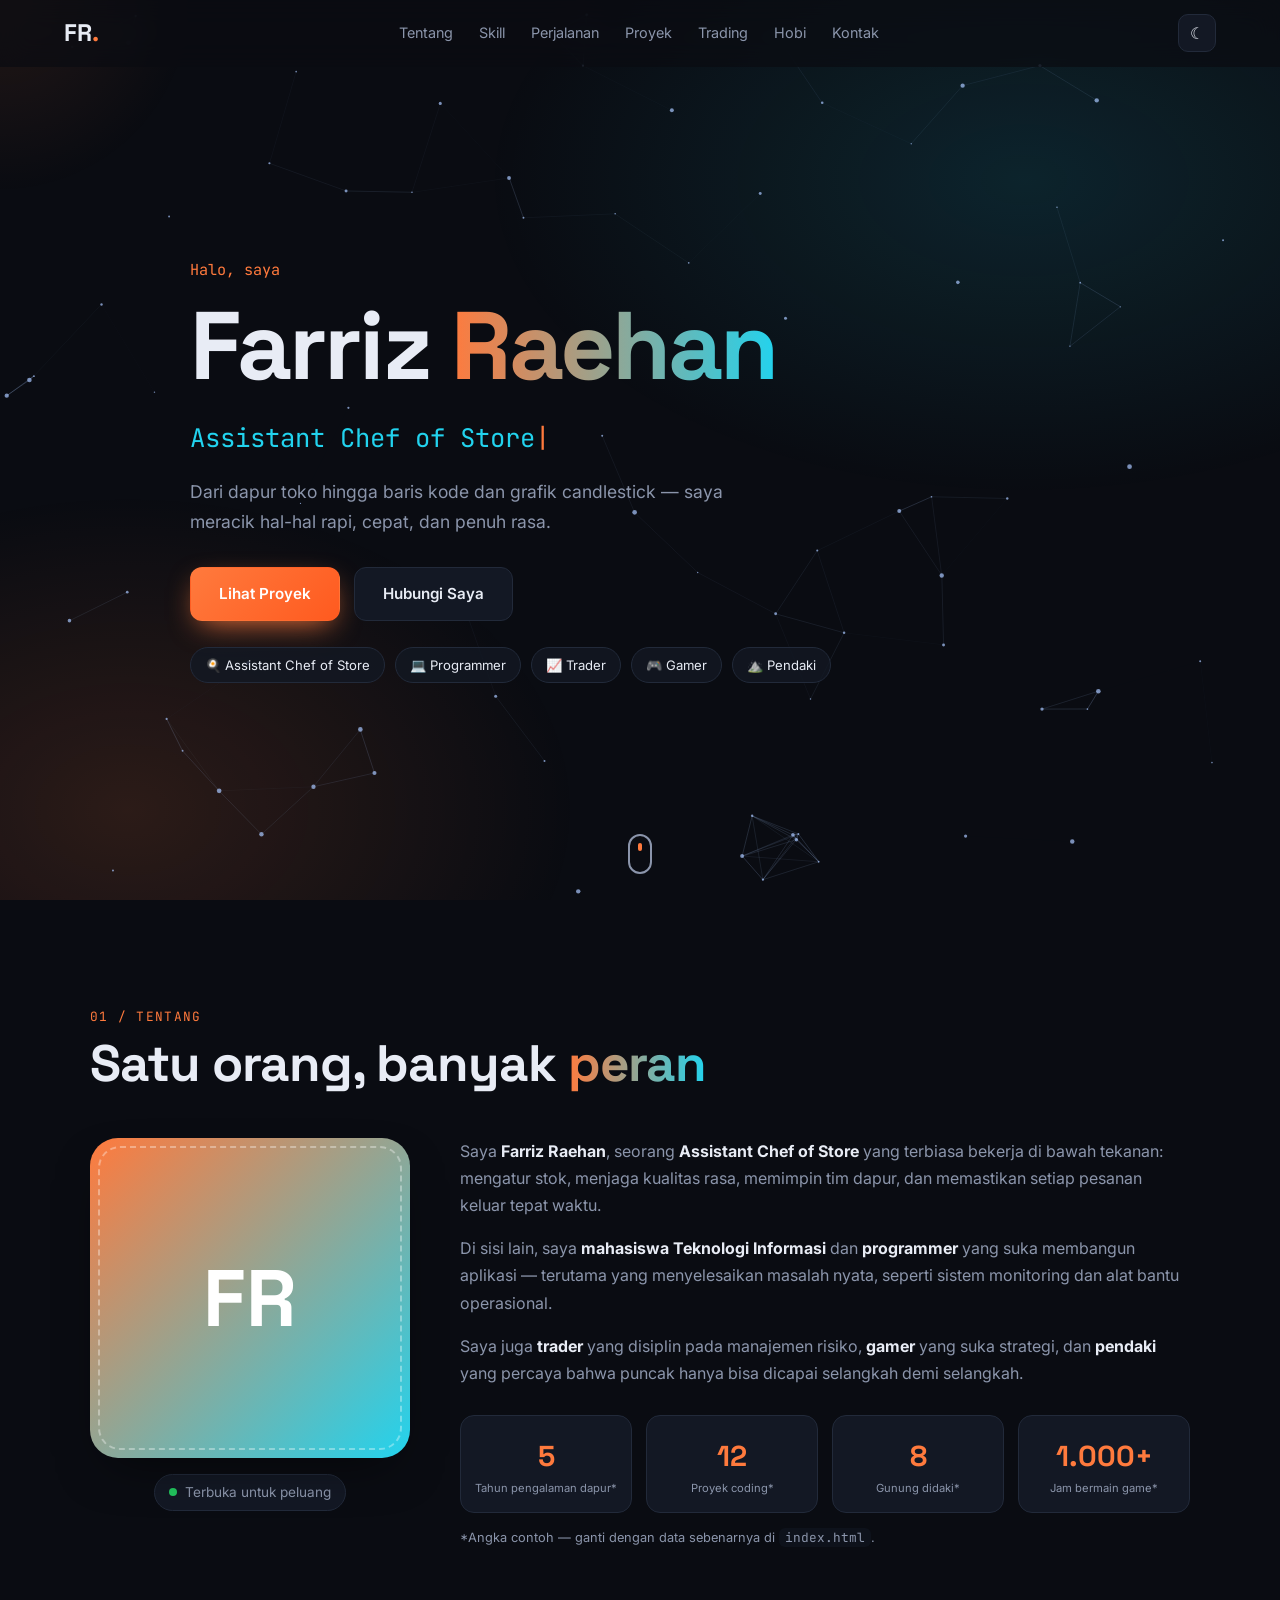
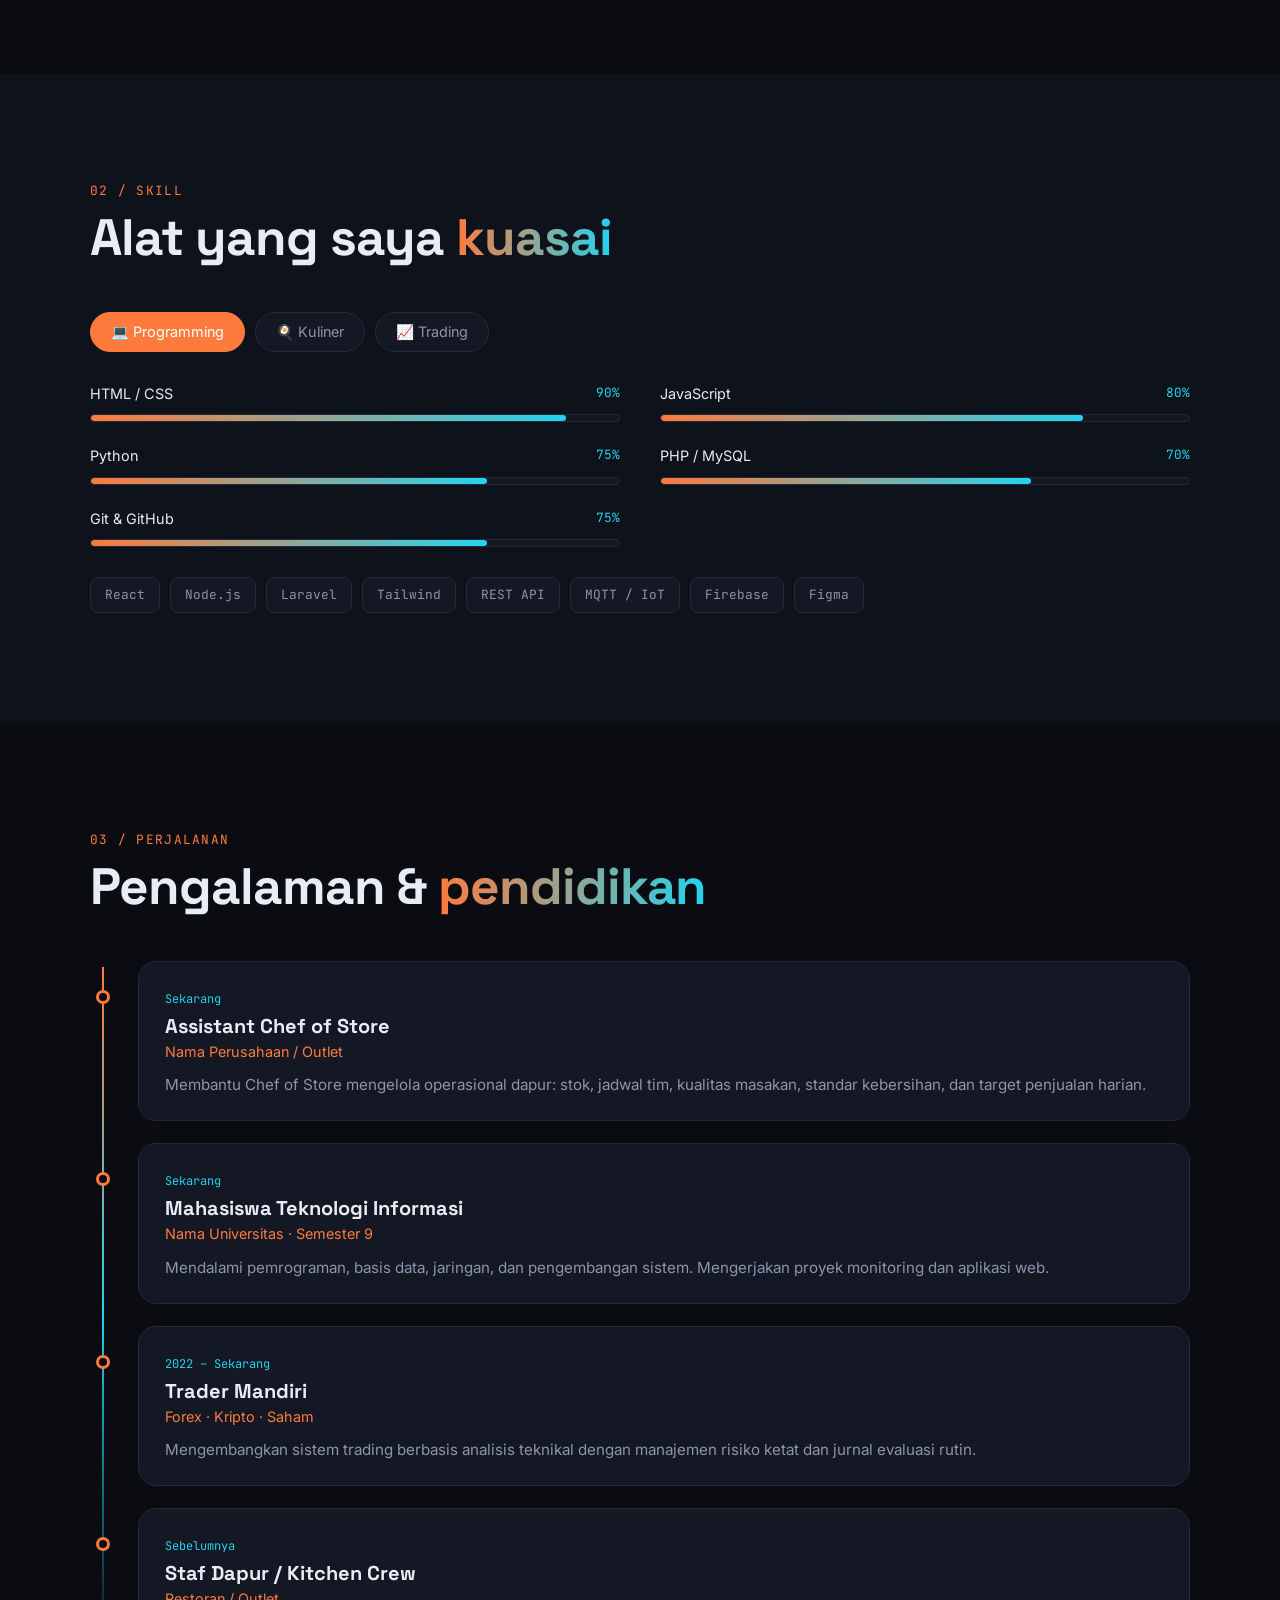
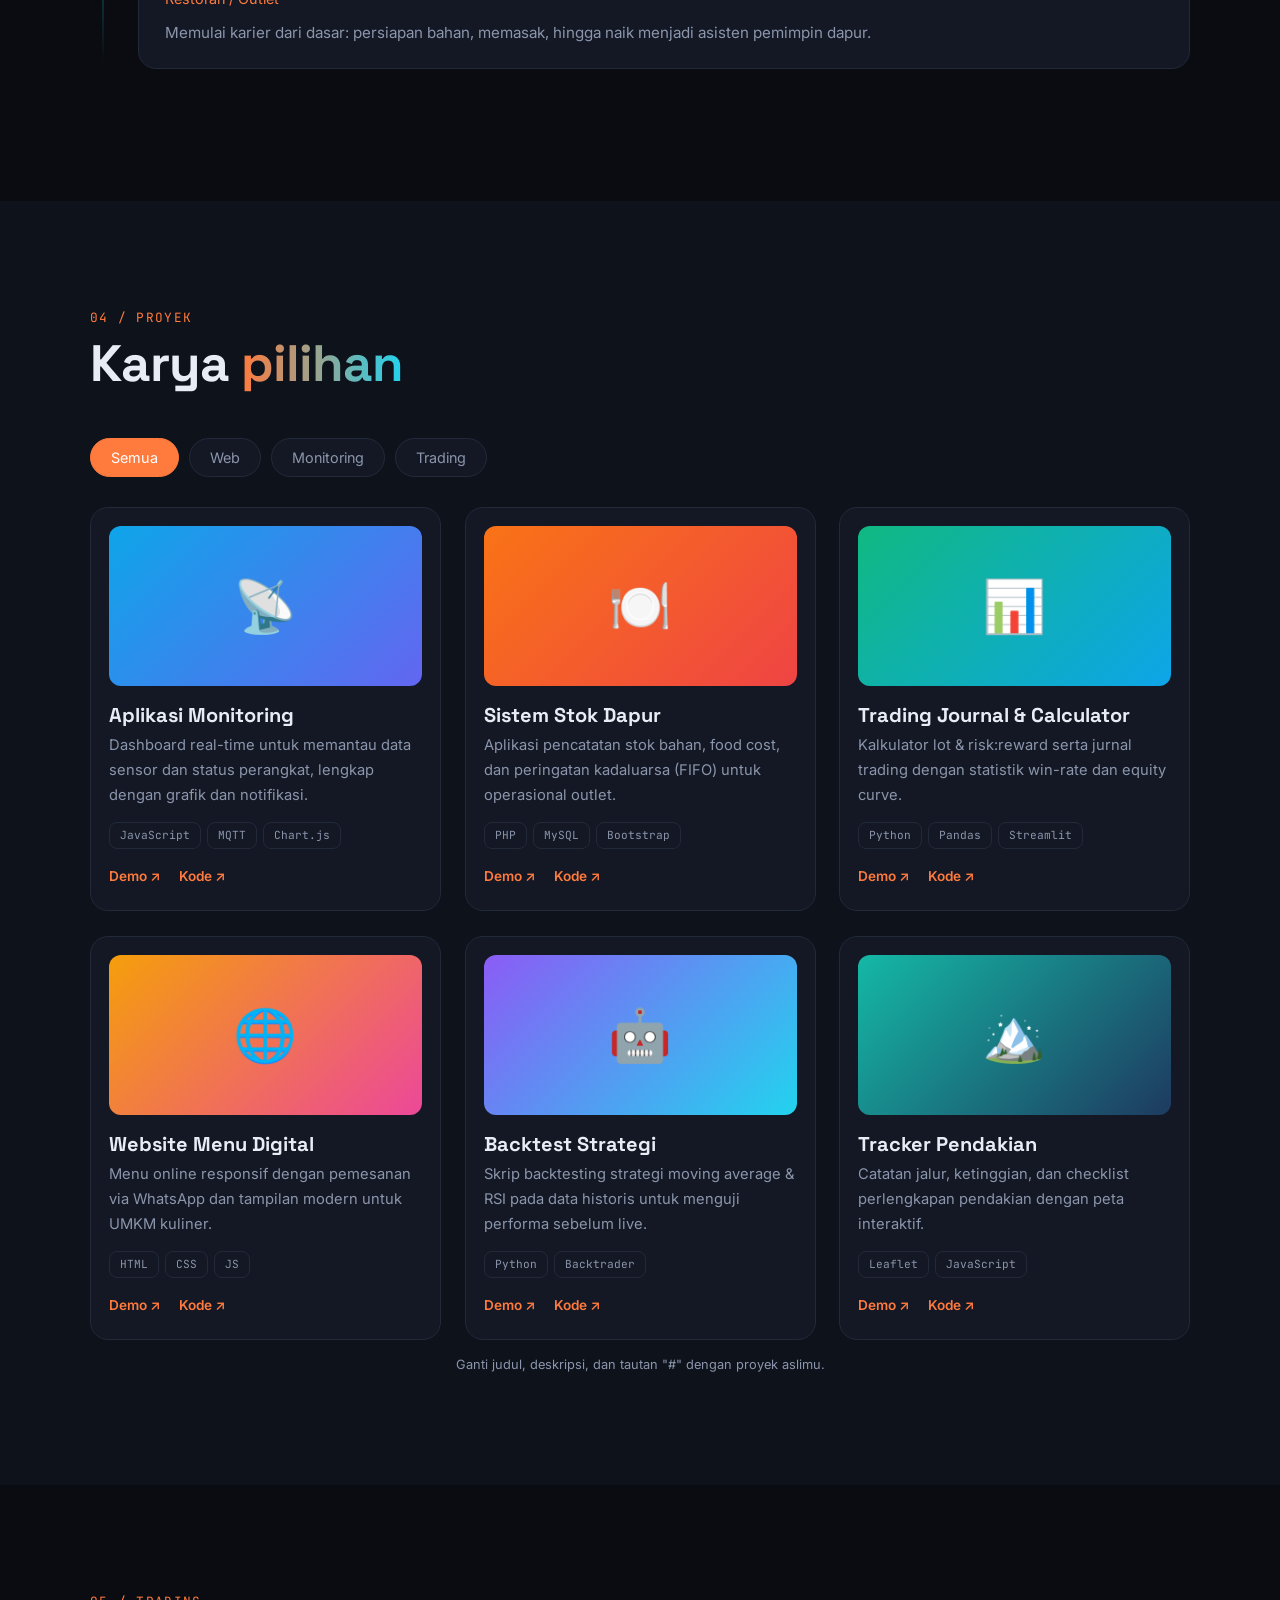
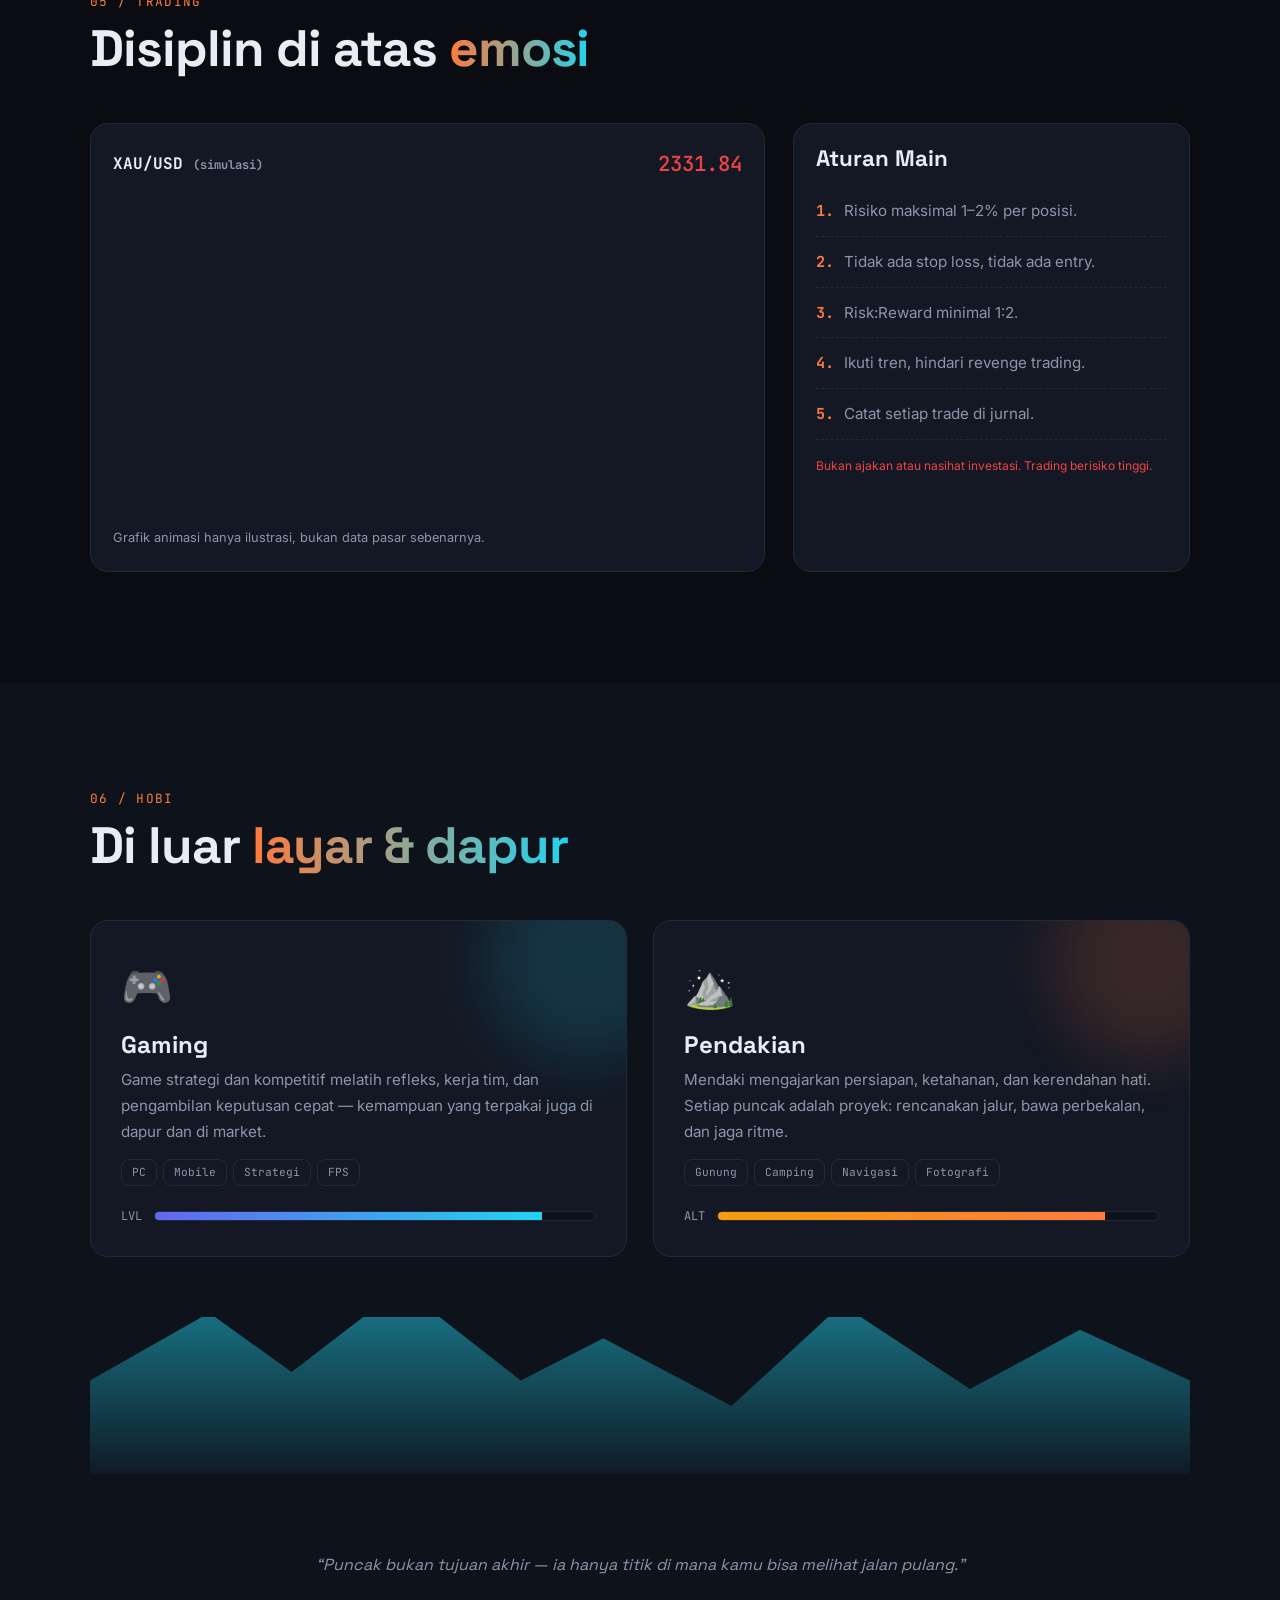
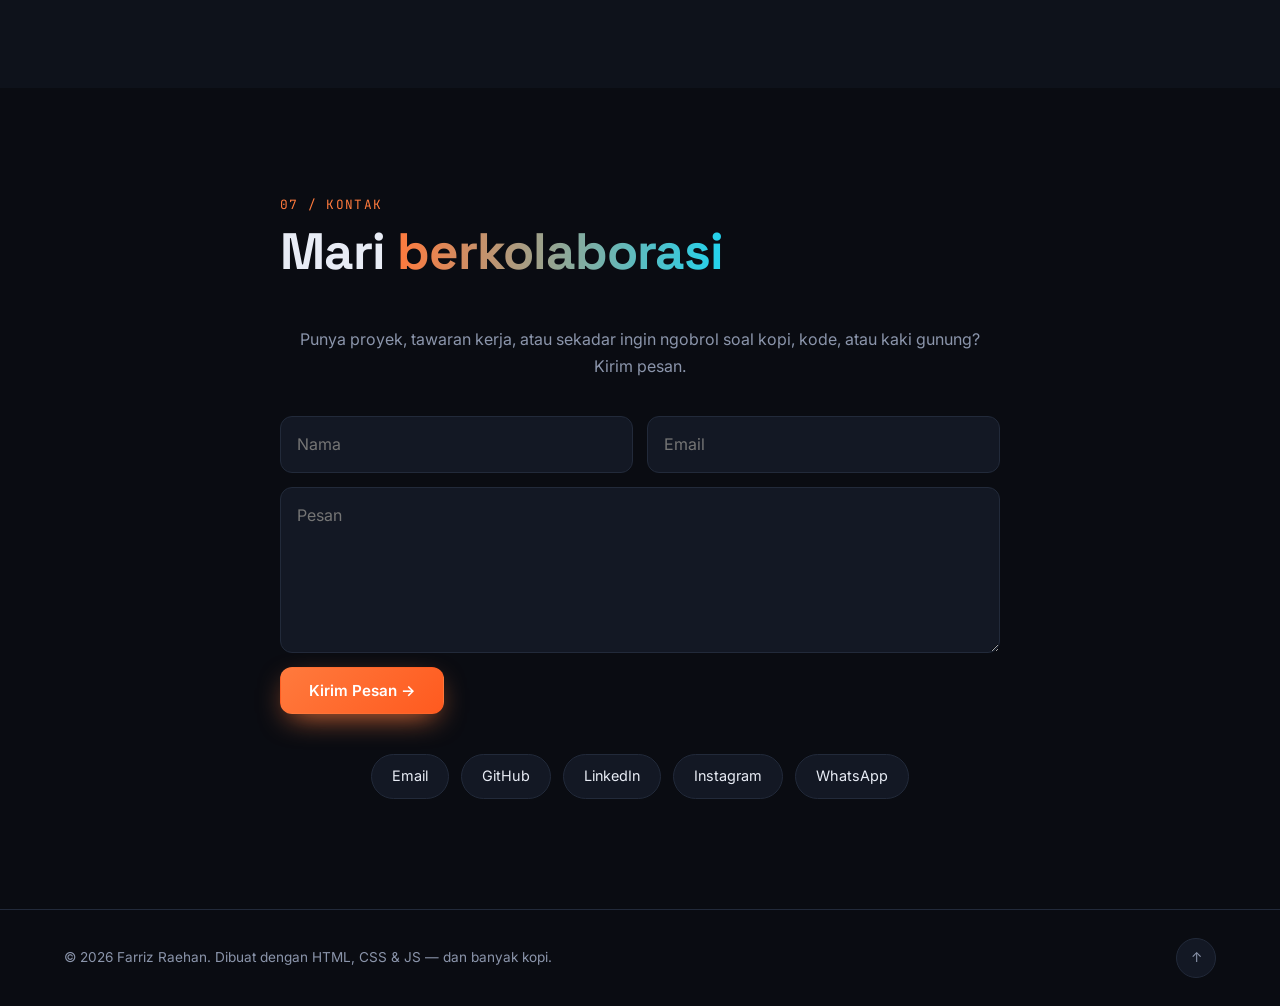
==== index.html @ 64860a31 "Initial commit: portfolio Co-Authored-By: Claude Sonnet 5.5 <noreply@anthropic.com>" ====
<!DOCTYPE html>
<html lang="id">
<head>
  <meta charset="UTF-8" />
  <meta name="viewport" content="width=device-width, initial-scale=1" />
  <title>Farriz Raehan — Chef · Developer · Trader · Pendaki</title>
  <meta name="description" content="Portfolio Farriz Raehan: Assistant Chef of Store, mahasiswa Teknologi Informasi, programmer, trader, gamer, dan pendaki." />
  <link rel="preconnect" href="https://fonts.googleapis.com" />
  <link rel="preconnect" href="https://fonts.gstatic.com" crossorigin />
  <link href="https://fonts.googleapis.com/css2?family=Space+Grotesk:wght@400;500;700&family=Inter:wght@400;500;600&family=JetBrains+Mono:wght@400;500&display=swap" rel="stylesheet" />
  <link rel="stylesheet" href="style.css" />
</head>
<body>
  <div class="progress" id="progress"></div>
  <div class="cursor-glow" id="cursorGlow"></div>

  <!-- NAV -->
  <header class="nav" id="nav">
    <a href="#home" class="logo">FR<span>.</span></a>
    <nav class="links" id="links">
      <a href="#about">Tentang</a>
      <a href="#skills">Skill</a>
      <a href="#journey">Perjalanan</a>
      <a href="#projects">Proyek</a>
      <a href="#trading">Trading</a>
      <a href="#hobby">Hobi</a>
      <a href="#contact">Kontak</a>
    </nav>
    <div class="nav-actions">
      <button class="icon-btn" id="themeBtn" aria-label="Ganti tema">☾</button>
      <button class="icon-btn burger" id="burger" aria-label="Menu">☰</button>
    </div>
  </header>

  <!-- HERO -->
  <section class="hero" id="home">
    <canvas id="particles"></canvas>
    <div class="hero-inner">
      <p class="eyebrow reveal">Halo, saya</p>
      <h1 class="reveal">Farriz <span class="grad">Raehan</span></h1>
      <p class="typed reveal"><span id="typed"></span><span class="caret">|</span></p>
      <p class="lead reveal">Dari dapur toko hingga baris kode dan grafik candlestick — saya meracik hal-hal rapi, cepat, dan penuh rasa.</p>
      <div class="cta reveal">
        <a href="#projects" class="btn primary">Lihat Proyek</a>
        <a href="#contact" class="btn ghost">Hubungi Saya</a>
      </div>
      <div class="chips reveal">
        <span>🍳 Assistant Chef of Store</span>
        <span>💻 Programmer</span>
        <span>📈 Trader</span>
        <span>🎮 Gamer</span>
        <span>⛰️ Pendaki</span>
      </div>
    </div>
    <a href="#about" class="scroll-hint" aria-label="Scroll">
      <span></span>
    </a>
  </section>

  <!-- ABOUT -->
  <section class="section" id="about">
    <div class="wrap">
      <h2 class="title reveal"><small>01 / Tentang</small>Satu orang, banyak <span class="grad">peran</span></h2>
      <div class="about-grid">
        <div class="avatar-card reveal">
          <div class="avatar">
            <!-- Ganti dengan foto: <img src="foto.jpg" alt="Foto Farriz" /> -->
            <span>FR</span>
          </div>
          <div class="status"><i></i> Terbuka untuk peluang</div>
        </div>
        <div class="about-text reveal">
          <p>Saya <b>Farriz Raehan</b>, seorang <b>Assistant Chef of Store</b> yang terbiasa bekerja di bawah tekanan: mengatur stok, menjaga kualitas rasa, memimpin tim dapur, dan memastikan setiap pesanan keluar tepat waktu.</p>
          <p>Di sisi lain, saya <b>mahasiswa Teknologi Informasi</b> dan <b>programmer</b> yang suka membangun aplikasi — terutama yang menyelesaikan masalah nyata, seperti sistem monitoring dan alat bantu operasional.</p>
          <p>Saya juga <b>trader</b> yang disiplin pada manajemen risiko, <b>gamer</b> yang suka strategi, dan <b>pendaki</b> yang percaya bahwa puncak hanya bisa dicapai selangkah demi selangkah.</p>
          <div class="stats">
            <div><b data-count="5">0</b><span>Tahun pengalaman dapur*</span></div>
            <div><b data-count="12">0</b><span>Proyek coding*</span></div>
            <div><b data-count="8">0</b><span>Gunung didaki*</span></div>
            <div><b data-count="1000">0</b><span>Jam bermain game*</span></div>
          </div>
          <p class="note">*Angka contoh — ganti dengan data sebenarnya di <code>index.html</code>.</p>
        </div>
      </div>
    </div>
  </section>

  <!-- SKILLS -->
  <section class="section alt" id="skills">
    <div class="wrap">
      <h2 class="title reveal"><small>02 / Skill</small>Alat yang saya <span class="grad">kuasai</span></h2>
      <div class="tabs reveal">
        <button class="tab active" data-tab="code">💻 Programming</button>
        <button class="tab" data-tab="chef">🍳 Kuliner</button>
        <button class="tab" data-tab="trade">📈 Trading</button>
      </div>

      <div class="panel active" id="code">
        <div class="bars">
          <div class="bar reveal"><label>HTML / CSS <em>90%</em></label><div><i data-w="90"></i></div></div>
          <div class="bar reveal"><label>JavaScript <em>80%</em></label><div><i data-w="80"></i></div></div>
          <div class="bar reveal"><label>Python <em>75%</em></label><div><i data-w="75"></i></div></div>
          <div class="bar reveal"><label>PHP / MySQL <em>70%</em></label><div><i data-w="70"></i></div></div>
          <div class="bar reveal"><label>Git &amp; GitHub <em>75%</em></label><div><i data-w="75"></i></div></div>
        </div>
        <div class="tags reveal">
          <span>React</span><span>Node.js</span><span>Laravel</span><span>Tailwind</span><span>REST API</span><span>MQTT / IoT</span><span>Firebase</span><span>Figma</span>
        </div>
      </div>

      <div class="panel" id="chef">
        <div class="bars">
          <div class="bar"><label>Manajemen Stok &amp; Inventori <em>90%</em></label><div><i data-w="90"></i></div></div>
          <div class="bar"><label>Kepemimpinan Tim Dapur <em>85%</em></label><div><i data-w="85"></i></div></div>
          <div class="bar"><label>Food Safety &amp; Higiene <em>95%</em></label><div><i data-w="95"></i></div></div>
          <div class="bar"><label>Kontrol Kualitas Rasa <em>90%</em></label><div><i data-w="90"></i></div></div>
          <div class="bar"><label>Efisiensi &amp; Waktu Saji <em>85%</em></label><div><i data-w="85"></i></div></div>
        </div>
        <div class="tags">
          <span>Food Costing</span><span>FIFO</span><span>HACCP</span><span>Menu Planning</span><span>Training Staf</span><span>Laporan Harian</span>
        </div>
      </div>

      <div class="panel" id="trade">
        <div class="bars">
          <div class="bar"><label>Analisis Teknikal <em>80%</em></label><div><i data-w="80"></i></div></div>
          <div class="bar"><label>Manajemen Risiko <em>90%</em></label><div><i data-w="90"></i></div></div>
          <div class="bar"><label>Psikologi Trading <em>80%</em></label><div><i data-w="80"></i></div></div>
          <div class="bar"><label>Jurnal &amp; Evaluasi <em>85%</em></label><div><i data-w="85"></i></div></div>
        </div>
        <div class="tags">
          <span>Price Action</span><span>Support/Resistance</span><span>Moving Average</span><span>RSI / MACD</span><span>Risk:Reward</span><span>TradingView</span>
        </div>
      </div>
    </div>
  </section>

  <!-- JOURNEY -->
  <section class="section" id="journey">
    <div class="wrap">
      <h2 class="title reveal"><small>03 / Perjalanan</small>Pengalaman &amp; <span class="grad">pendidikan</span></h2>
      <div class="timeline">
        <div class="tl-item reveal">
          <span class="dot"></span>
          <time>Sekarang</time>
          <h3>Assistant Chef of Store</h3>
          <p class="where">Nama Perusahaan / Outlet</p>
          <p>Membantu Chef of Store mengelola operasional dapur: stok, jadwal tim, kualitas masakan, standar kebersihan, dan target penjualan harian.</p>
        </div>
        <div class="tl-item reveal">
          <span class="dot"></span>
          <time>Sekarang</time>
          <h3>Mahasiswa Teknologi Informasi</h3>
          <p class="where">Nama Universitas · Semester 9</p>
          <p>Mendalami pemrograman, basis data, jaringan, dan pengembangan sistem. Mengerjakan proyek monitoring dan aplikasi web.</p>
        </div>
        <div class="tl-item reveal">
          <span class="dot"></span>
          <time>2022 – Sekarang</time>
          <h3>Trader Mandiri</h3>
          <p class="where">Forex · Kripto · Saham</p>
          <p>Mengembangkan sistem trading berbasis analisis teknikal dengan manajemen risiko ketat dan jurnal evaluasi rutin.</p>
        </div>
        <div class="tl-item reveal">
          <span class="dot"></span>
          <time>Sebelumnya</time>
          <h3>Staf Dapur / Kitchen Crew</h3>
          <p class="where">Restoran / Outlet</p>
          <p>Memulai karier dari dasar: persiapan bahan, memasak, hingga naik menjadi asisten pemimpin dapur.</p>
        </div>
      </div>
    </div>
  </section>

  <!-- PROJECTS -->
  <section class="section alt" id="projects">
    <div class="wrap">
      <h2 class="title reveal"><small>04 / Proyek</small>Karya <span class="grad">pilihan</span></h2>
      <div class="filters reveal">
        <button class="filter active" data-f="all">Semua</button>
        <button class="filter" data-f="web">Web</button>
        <button class="filter" data-f="iot">Monitoring</button>
        <button class="filter" data-f="trade">Trading</button>
      </div>
      <div class="cards">
        <article class="card tilt reveal" data-cat="iot">
          <div class="thumb t1"><span>📡</span></div>
          <h3>Aplikasi Monitoring</h3>
          <p>Dashboard real-time untuk memantau data sensor dan status perangkat, lengkap dengan grafik dan notifikasi.</p>
          <div class="tags sm"><span>JavaScript</span><span>MQTT</span><span>Chart.js</span></div>
          <div class="card-links"><a href="#">Demo ↗</a><a href="#">Kode ↗</a></div>
        </article>
        <article class="card tilt reveal" data-cat="web">
          <div class="thumb t2"><span>🍽️</span></div>
          <h3>Sistem Stok Dapur</h3>
          <p>Aplikasi pencatatan stok bahan, food cost, dan peringatan kadaluarsa (FIFO) untuk operasional outlet.</p>
          <div class="tags sm"><span>PHP</span><span>MySQL</span><span>Bootstrap</span></div>
          <div class="card-links"><a href="#">Demo ↗</a><a href="#">Kode ↗</a></div>
        </article>
        <article class="card tilt reveal" data-cat="trade">
          <div class="thumb t3"><span>📊</span></div>
          <h3>Trading Journal &amp; Calculator</h3>
          <p>Kalkulator lot &amp; risk:reward serta jurnal trading dengan statistik win-rate dan equity curve.</p>
          <div class="tags sm"><span>Python</span><span>Pandas</span><span>Streamlit</span></div>
          <div class="card-links"><a href="#">Demo ↗</a><a href="#">Kode ↗</a></div>
        </article>
        <article class="card tilt reveal" data-cat="web">
          <div class="thumb t4"><span>🌐</span></div>
          <h3>Website Menu Digital</h3>
          <p>Menu online responsif dengan pemesanan via WhatsApp dan tampilan modern untuk UMKM kuliner.</p>
          <div class="tags sm"><span>HTML</span><span>CSS</span><span>JS</span></div>
          <div class="card-links"><a href="#">Demo ↗</a><a href="#">Kode ↗</a></div>
        </article>
        <article class="card tilt reveal" data-cat="trade">
          <div class="thumb t5"><span>🤖</span></div>
          <h3>Backtest Strategi</h3>
          <p>Skrip backtesting strategi moving average &amp; RSI pada data historis untuk menguji performa sebelum live.</p>
          <div class="tags sm"><span>Python</span><span>Backtrader</span></div>
          <div class="card-links"><a href="#">Demo ↗</a><a href="#">Kode ↗</a></div>
        </article>
        <article class="card tilt reveal" data-cat="iot">
          <div class="thumb t6"><span>🏔️</span></div>
          <h3>Tracker Pendakian</h3>
          <p>Catatan jalur, ketinggian, dan checklist perlengkapan pendakian dengan peta interaktif.</p>
          <div class="tags sm"><span>Leaflet</span><span>JavaScript</span></div>
          <div class="card-links"><a href="#">Demo ↗</a><a href="#">Kode ↗</a></div>
        </article>
      </div>
      <p class="note center">Ganti judul, deskripsi, dan tautan "#" dengan proyek aslimu.</p>
    </div>
  </section>

  <!-- TRADING -->
  <section class="section" id="trading">
    <div class="wrap">
      <h2 class="title reveal"><small>05 / Trading</small>Disiplin di atas <span class="grad">emosi</span></h2>
      <div class="trade-grid">
        <div class="chart-box reveal">
          <div class="chart-top">
            <b>XAU/USD <em>(simulasi)</em></b>
            <span id="price" class="up">0.00</span>
          </div>
          <canvas id="chart" height="320"></canvas>
          <p class="note">Grafik animasi hanya ilustrasi, bukan data pasar sebenarnya.</p>
        </div>
        <div class="rules reveal">
          <h3>Aturan Main</h3>
          <ul>
            <li><b>1.</b> Risiko maksimal 1–2% per posisi.</li>
            <li><b>2.</b> Tidak ada stop loss, tidak ada entry.</li>
            <li><b>3.</b> Risk:Reward minimal 1:2.</li>
            <li><b>4.</b> Ikuti tren, hindari revenge trading.</li>
            <li><b>5.</b> Catat setiap trade di jurnal.</li>
          </ul>
          <p class="disclaimer">Bukan ajakan atau nasihat investasi. Trading berisiko tinggi.</p>
        </div>
      </div>
    </div>
  </section>

  <!-- HOBBY -->
  <section class="section alt" id="hobby">
    <div class="wrap">
      <h2 class="title reveal"><small>06 / Hobi</small>Di luar <span class="grad">layar &amp; dapur</span></h2>
      <div class="hobby-grid">
        <div class="hobby gaming reveal">
          <div class="h-icon">🎮</div>
          <h3>Gaming</h3>
          <p>Game strategi dan kompetitif melatih refleks, kerja tim, dan pengambilan keputusan cepat — kemampuan yang terpakai juga di dapur dan di market.</p>
          <div class="tags sm"><span>PC</span><span>Mobile</span><span>Strategi</span><span>FPS</span></div>
          <div class="level"><span>LVL</span><div><i></i></div></div>
        </div>
        <div class="hobby hiking reveal">
          <div class="h-icon">⛰️</div>
          <h3>Pendakian</h3>
          <p>Mendaki mengajarkan persiapan, ketahanan, dan kerendahan hati. Setiap puncak adalah proyek: rencanakan jalur, bawa perbekalan, dan jaga ritme.</p>
          <div class="tags sm"><span>Gunung</span><span>Camping</span><span>Navigasi</span><span>Fotografi</span></div>
          <div class="level"><span>ALT</span><div><i></i></div></div>
        </div>
      </div>

      <div class="mountains reveal" aria-hidden="true">
        <svg viewBox="0 0 1200 260" preserveAspectRatio="none">
          <defs>
            <linearGradient id="m1" x1="0" y1="0" x2="0" y2="1"><stop offset="0" stop-color="var(--accent2)" stop-opacity=".55"/><stop offset="1" stop-color="var(--accent2)" stop-opacity=".05"/></linearGradient>
            <linearGradient id="m2" x1="0" y1="0" x2="0" y2="1"><stop offset="0" stop-color="var(--accent)" stop-opacity=".7"/><stop offset="1" stop-color="var(--accent)" stop-opacity=".05"/></linearGradient>
          </defs>
          <path id="mtnBack" d="M0 260 L0 150 L130 70 L220 140 L340 40 L470 150 L560 100 L700 180 L820 60 L960 160 L1080 90 L1200 150 L1200 260Z" fill="url(#m1)"/>
          <path id="mtnFront" d="M0 260 L0 190 L120 130 L220 190 L360 110 L500 200 L640 140 L780 205 L920 120 L1060 200 L1200 160 L1200 260Z" fill="url(#m2)"/>
        </svg>
        <p>“Puncak bukan tujuan akhir — ia hanya titik di mana kamu bisa melihat jalan pulang.”</p>
      </div>
    </div>
  </section>

  <!-- CONTACT -->
  <section class="section" id="contact">
    <div class="wrap narrow">
      <h2 class="title reveal"><small>07 / Kontak</small>Mari <span class="grad">berkolaborasi</span></h2>
      <p class="center reveal muted">Punya proyek, tawaran kerja, atau sekadar ingin ngobrol soal kopi, kode, atau kaki gunung? Kirim pesan.</p>
      <form class="form reveal" id="form">
        <div class="row">
          <input type="text" id="fname" placeholder="Nama" required />
          <input type="email" id="femail" placeholder="Email" required />
        </div>
        <textarea id="fmsg" rows="5" placeholder="Pesan" required></textarea>
        <button class="btn primary" type="submit">Kirim Pesan →</button>
      </form>
      <div class="socials reveal">
        <a href="mailto:emailkamu@gmail.com">Email</a>
        <a href="https://github.com/usernamekamu" target="_blank" rel="noopener">GitHub</a>
        <a href="https://linkedin.com/in/usernamekamu" target="_blank" rel="noopener">LinkedIn</a>
        <a href="https://instagram.com/usernamekamu" target="_blank" rel="noopener">Instagram</a>
        <a href="https://wa.me/6280000000000" target="_blank" rel="noopener">WhatsApp</a>
      </div>
    </div>
  </section>

  <footer class="footer">
    <p>© <span id="year"></span> Farriz Raehan. Dibuat dengan HTML, CSS &amp; JS — dan banyak kopi.</p>
    <a href="#home" class="to-top" aria-label="Kembali ke atas">↑</a>
  </footer>

  <script src="script.js"></script>
</body>
</html>
---- style.css ----
:root {
  --bg: #0a0c12;
  --bg2: #0e121b;
  --card: #131824;
  --line: #222a3a;
  --text: #e8ecf5;
  --muted: #8b95ab;
  --accent: #ff7a3d;   /* api dapur / matahari terbit */
  --accent2: #22d3ee;  /* kode / chart */
  --up: #22c55e;
  --down: #ef4444;
  --radius: 18px;
  --shadow: 0 20px 50px -20px rgba(0, 0, 0, .6);
}
:root[data-theme="light"] {
  --bg: #f6f7fb;
  --bg2: #eceff6;
  --card: #ffffff;
  --line: #dde2ee;
  --text: #121626;
  --muted: #5b6579;
  --shadow: 0 20px 40px -20px rgba(20, 30, 60, .25);
}

* { box-sizing: border-box; margin: 0; padding: 0; }
html { scroll-behavior: smooth; scroll-padding-top: 70px; }
body {
  font-family: 'Inter', system-ui, sans-serif;
  background: var(--bg);
  color: var(--text);
  line-height: 1.7;
  overflow-x: hidden;
  transition: background .3s, color .3s;
}
a { color: inherit; text-decoration: none; }
h1, h2, h3, .logo { font-family: 'Space Grotesk', sans-serif; line-height: 1.15; }
.grad { background: linear-gradient(90deg, var(--accent), var(--accent2)); -webkit-background-clip: text; background-clip: text; color: transparent; }
.muted { color: var(--muted); }
.center { text-align: center; }
.note { color: var(--muted); font-size: .8rem; margin-top: 14px; }
.note code { font-family: 'JetBrains Mono', monospace; background: var(--bg2); padding: 1px 6px; border-radius: 6px; }

/* progress + cursor */
.progress { position: fixed; top: 0; left: 0; height: 3px; width: 0; z-index: 200; background: linear-gradient(90deg, var(--accent), var(--accent2)); }
.cursor-glow { position: fixed; width: 420px; height: 420px; border-radius: 50%; pointer-events: none; z-index: 0; transform: translate(-50%, -50%); background: radial-gradient(circle, rgba(255,122,61,.10), transparent 65%); transition: opacity .3s; }

/* nav */
.nav { position: fixed; inset: 0 0 auto 0; z-index: 100; display: flex; align-items: center; justify-content: space-between; padding: 14px 5vw; backdrop-filter: blur(14px); background: color-mix(in srgb, var(--bg) 70%, transparent); border-bottom: 1px solid transparent; transition: border-color .3s; }
.nav.scrolled { border-color: var(--line); }
.logo { font-size: 1.5rem; font-weight: 700; }
.logo span { color: var(--accent); }
.links { display: flex; gap: 26px; }
.links a { font-size: .9rem; color: var(--muted); position: relative; transition: color .2s; }
.links a:hover, .links a.active { color: var(--text); }
.links a::after { content: ''; position: absolute; left: 0; bottom: -4px; height: 2px; width: 0; background: var(--accent); transition: width .25s; }
.links a:hover::after, .links a.active::after { width: 100%; }
.nav-actions { display: flex; gap: 8px; }
.icon-btn { width: 38px; height: 38px; border-radius: 10px; border: 1px solid var(--line); background: var(--card); color: var(--text); font-size: 1rem; cursor: pointer; transition: transform .2s, border-color .2s; }
.icon-btn:hover { transform: translateY(-2px); border-color: var(--accent); }
.burger { display: none; }

/* hero */
.hero { position: relative; min-height: 100vh; display: flex; align-items: center; padding: 120px 5vw 80px; overflow: hidden; }
.hero::before { content: ''; position: absolute; inset: 0; background: radial-gradient(60% 50% at 80% 20%, rgba(34,211,238,.12), transparent 70%), radial-gradient(50% 50% at 10% 90%, rgba(255,122,61,.14), transparent 70%); }
#particles { position: absolute; inset: 0; width: 100%; height: 100%; }
.hero-inner { position: relative; z-index: 1; max-width: 900px; margin: 0 auto; width: 100%; }
.eyebrow { color: var(--accent); font-family: 'JetBrains Mono', monospace; font-size: .95rem; margin-bottom: 8px; }
.hero h1 { font-size: clamp(2.8rem, 9vw, 6rem); font-weight: 700; letter-spacing: -.03em; }
.typed { font-family: 'JetBrains Mono', monospace; font-size: clamp(1.1rem, 3vw, 1.6rem); margin: 16px 0; min-height: 2.2rem; color: var(--accent2); }
.caret { animation: blink 1s steps(1) infinite; color: var(--accent); }
@keyframes blink { 50% { opacity: 0; } }
.lead { max-width: 600px; color: var(--muted); font-size: 1.1rem; }
.cta { display: flex; flex-wrap: wrap; gap: 14px; margin: 30px 0 26px; }
.btn { display: inline-block; padding: 13px 28px; border-radius: 12px; font-weight: 600; border: 1px solid transparent; cursor: pointer; font-size: .95rem; font-family: inherit; transition: transform .2s, box-shadow .2s; }
.btn.primary { background: linear-gradient(135deg, var(--accent), #ff5a1f); color: #fff; box-shadow: 0 10px 30px -10px var(--accent); }
.btn.primary:hover { transform: translateY(-3px); box-shadow: 0 16px 34px -10px var(--accent); }
.btn.ghost { border-color: var(--line); background: var(--card); }
.btn.ghost:hover { border-color: var(--accent2); transform: translateY(-3px); }
.chips { display: flex; flex-wrap: wrap; gap: 10px; }
.chips span { padding: 6px 14px; border: 1px solid var(--line); border-radius: 999px; font-size: .82rem; background: color-mix(in srgb, var(--card) 80%, transparent); animation: floaty 5s ease-in-out infinite; }
.chips span:nth-child(2n) { animation-delay: -1.5s; }
.chips span:nth-child(3n) { animation-delay: -3s; }
@keyframes floaty { 50% { transform: translateY(-5px); } }
.scroll-hint { position: absolute; bottom: 26px; left: 50%; transform: translateX(-50%); width: 24px; height: 40px; border: 2px solid var(--muted); border-radius: 14px; z-index: 1; }
.scroll-hint span { position: absolute; top: 7px; left: 50%; width: 4px; height: 8px; margin-left: -2px; border-radius: 2px; background: var(--accent); animation: wheel 1.6s infinite; }
@keyframes wheel { 0% { opacity: 1; transform: translateY(0); } 100% { opacity: 0; transform: translateY(14px); } }

/* sections */
.section { position: relative; padding: 110px 5vw; z-index: 1; }
.section.alt { background: var(--bg2); }
.wrap { max-width: 1100px; margin: 0 auto; }
.wrap.narrow { max-width: 720px; }
.title { font-size: clamp(2rem, 5vw, 3.2rem); margin-bottom: 44px; letter-spacing: -.02em; }
.title small { display: block; font-family: 'JetBrains Mono', monospace; font-size: .8rem; color: var(--accent); letter-spacing: .1em; text-transform: uppercase; margin-bottom: 10px; font-weight: 400; }

/* reveal */
.reveal { opacity: 0; transform: translateY(30px); transition: opacity .8s ease, transform .8s ease; }
.reveal.in { opacity: 1; transform: none; }

/* about */
.about-grid { display: grid; grid-template-columns: 320px 1fr; gap: 50px; align-items: start; }
.avatar-card { text-align: center; }
.avatar { width: 100%; aspect-ratio: 1; border-radius: 28px; display: grid; place-items: center; font-family: 'Space Grotesk'; font-size: 5rem; font-weight: 700; background: linear-gradient(135deg, var(--accent), var(--accent2)); color: #fff; box-shadow: var(--shadow); position: relative; overflow: hidden; }
.avatar img { width: 100%; height: 100%; object-fit: cover; }
.avatar::after { content: ''; position: absolute; inset: 8px; border-radius: 22px; border: 2px dashed rgba(255,255,255,.35); pointer-events: none; }
.status { margin-top: 16px; display: inline-flex; align-items: center; gap: 8px; font-size: .85rem; color: var(--muted); padding: 6px 14px; border: 1px solid var(--line); border-radius: 999px; background: var(--card); }
.status i { width: 8px; height: 8px; border-radius: 50%; background: var(--up); box-shadow: 0 0 0 0 var(--up); animation: pulse 2s infinite; }
@keyframes pulse { 70% { box-shadow: 0 0 0 9px transparent; } }
.about-text p { margin-bottom: 16px; color: var(--muted); }
.about-text b { color: var(--text); }
.stats { display: grid; grid-template-columns: repeat(4, 1fr); gap: 14px; margin-top: 28px; }
.stats div { background: var(--card); border: 1px solid var(--line); border-radius: 14px; padding: 16px 10px; text-align: center; }
.stats b { display: block; font-family: 'Space Grotesk'; font-size: 1.8rem; color: var(--accent); }
.stats span { font-size: .7rem; color: var(--muted); line-height: 1.3; display: block; }

/* skills */
.tabs, .filters { display: flex; flex-wrap: wrap; gap: 10px; margin-bottom: 30px; }
.tab, .filter { padding: 10px 20px; border-radius: 999px; border: 1px solid var(--line); background: var(--card); color: var(--muted); cursor: pointer; font-family: inherit; font-size: .9rem; transition: all .2s; }
.tab:hover, .filter:hover { color: var(--text); border-color: var(--accent); }
.tab.active, .filter.active { background: var(--accent); border-color: var(--accent); color: #fff; }
.panel { display: none; animation: fade .5s; }
.panel.active { display: block; }
@keyframes fade { from { opacity: 0; transform: translateY(10px); } }
.bars { display: grid; grid-template-columns: 1fr 1fr; gap: 22px 40px; }
.bar label { display: flex; justify-content: space-between; font-size: .9rem; margin-bottom: 8px; }
.bar em { font-style: normal; color: var(--accent2); font-family: 'JetBrains Mono'; font-size: .8rem; }
.bar > div { height: 8px; border-radius: 99px; background: var(--card); border: 1px solid var(--line); overflow: hidden; }
.bar i { display: block; height: 100%; width: 0; border-radius: 99px; background: linear-gradient(90deg, var(--accent), var(--accent2)); transition: width 1.2s cubic-bezier(.2,.8,.2,1); }
.tags { display: flex; flex-wrap: wrap; gap: 10px; margin-top: 30px; }
.tags span { padding: 6px 14px; font-size: .8rem; border-radius: 8px; background: var(--card); border: 1px solid var(--line); font-family: 'JetBrains Mono', monospace; color: var(--muted); transition: all .2s; }
.tags span:hover { color: var(--accent); border-color: var(--accent); transform: translateY(-2px); }
.tags.sm { margin-top: 14px; gap: 6px; }
.tags.sm span { font-size: .7rem; padding: 3px 10px; }

/* timeline */
.timeline { position: relative; margin-left: 12px; padding-left: 36px; }
.timeline::before { content: ''; position: absolute; left: 0; top: 6px; bottom: 6px; width: 2px; background: linear-gradient(var(--accent), var(--accent2), transparent); }
.tl-item { position: relative; padding: 22px 26px; margin-bottom: 22px; background: var(--card); border: 1px solid var(--line); border-radius: var(--radius); transition: transform .25s, border-color .25s; }
.tl-item:hover { transform: translateX(6px); border-color: var(--accent); }
.dot { position: absolute; left: -43px; top: 28px; width: 14px; height: 14px; border-radius: 50%; background: var(--bg); border: 3px solid var(--accent); }
.tl-item time { font-family: 'JetBrains Mono'; font-size: .75rem; color: var(--accent2); }
.tl-item h3 { font-size: 1.25rem; margin: 4px 0 2px; }
.where { color: var(--accent); font-size: .9rem; margin-bottom: 8px; }
.tl-item p:last-child { color: var(--muted); font-size: .95rem; }

/* projects */
.cards { display: grid; grid-template-columns: repeat(auto-fill, minmax(300px, 1fr)); gap: 24px; }
.card { background: var(--card); border: 1px solid var(--line); border-radius: var(--radius); padding: 18px 18px 22px; transition: transform .15s ease-out, border-color .3s, opacity .4s; transform-style: preserve-3d; will-change: transform; }
.card.reveal.in { transition: transform .15s ease-out, border-color .3s, opacity .4s; }
.card:hover { border-color: var(--accent); box-shadow: var(--shadow); }
.card.hide { display: none; }
.thumb { height: 160px; border-radius: 12px; margin-bottom: 18px; display: grid; place-items: center; font-size: 3.2rem; position: relative; overflow: hidden; }
.thumb span { transition: transform .4s; }
.card:hover .thumb span { transform: scale(1.25) rotate(-6deg); }
.t1 { background: linear-gradient(135deg, #0ea5e9, #6366f1); } .t2 { background: linear-gradient(135deg, #f97316, #ef4444); }
.t3 { background: linear-gradient(135deg, #10b981, #0ea5e9); } .t4 { background: linear-gradient(135deg, #f59e0b, #ec4899); }
.t5 { background: linear-gradient(135deg, #8b5cf6, #22d3ee); } .t6 { background: linear-gradient(135deg, #14b8a6, #1e3a5f); }
.card h3 { font-size: 1.25rem; margin-bottom: 6px; }
.card p { color: var(--muted); font-size: .92rem; }
.card-links { display: flex; gap: 18px; margin-top: 16px; font-size: .85rem; font-weight: 600; }
.card-links a { color: var(--accent); }
.card-links a:hover { text-decoration: underline; }

/* trading */
.trade-grid { display: grid; grid-template-columns: 1.7fr 1fr; gap: 28px; }
.chart-box, .rules { background: var(--card); border: 1px solid var(--line); border-radius: var(--radius); padding: 22px; }
.chart-top { display: flex; justify-content: space-between; align-items: center; margin-bottom: 12px; font-family: 'JetBrains Mono'; }
.chart-top em { font-style: normal; color: var(--muted); font-size: .75rem; }
#price { font-size: 1.3rem; font-weight: 500; } #price.up { color: var(--up); } #price.down { color: var(--down); }
#chart { width: 100%; height: 320px; display: block; }
.rules h3 { font-size: 1.4rem; margin-bottom: 14px; }
.rules ul { list-style: none; }
.rules li { padding: 12px 0; border-bottom: 1px dashed var(--line); color: var(--muted); font-size: .95rem; }
.rules li b { color: var(--accent); font-family: 'JetBrains Mono'; margin-right: 6px; }
.disclaimer { margin-top: 16px; font-size: .75rem; color: var(--down); }

/* hobby */
.hobby-grid { display: grid; grid-template-columns: 1fr 1fr; gap: 26px; }
.hobby { background: var(--card); border: 1px solid var(--line); border-radius: var(--radius); padding: 30px; position: relative; overflow: hidden; transition: transform .3s, border-color .3s; }
.hobby:hover { transform: translateY(-6px); }
.hobby.gaming:hover { border-color: var(--accent2); } .hobby.hiking:hover { border-color: var(--accent); }
.hobby::before { content: ''; position: absolute; width: 200px; height: 200px; right: -60px; top: -60px; border-radius: 50%; opacity: .15; filter: blur(30px); }
.gaming::before { background: var(--accent2); } .hiking::before { background: var(--accent); }
.h-icon { font-size: 2.6rem; margin-bottom: 10px; display: inline-block; animation: floaty 4s ease-in-out infinite; }
.hobby h3 { font-size: 1.5rem; margin-bottom: 8px; }
.hobby p { color: var(--muted); font-size: .95rem; }
.level { display: flex; align-items: center; gap: 12px; margin-top: 20px; font-family: 'JetBrains Mono'; font-size: .75rem; color: var(--muted); }
.level div { flex: 1; height: 10px; background: var(--bg2); border-radius: 99px; overflow: hidden; border: 1px solid var(--line); }
.level i { display: block; height: 100%; width: 0; transition: width 1.6s cubic-bezier(.2,.8,.2,1); }
.gaming .level i { background: linear-gradient(90deg, #6366f1, var(--accent2)); }
.hiking .level i { background: linear-gradient(90deg, #f59e0b, var(--accent)); }
.hobby.in .level i { width: 88%; }
.mountains { margin-top: 60px; text-align: center; }
.mountains svg { width: 100%; height: 220px; display: block; }
.mountains p { font-family: 'Space Grotesk'; font-style: italic; color: var(--muted); margin-top: 14px; }

/* contact */
.form { margin-top: 36px; display: grid; gap: 14px; }
.row { display: grid; grid-template-columns: 1fr 1fr; gap: 14px; }
.form input, .form textarea { width: 100%; padding: 14px 16px; border-radius: 12px; border: 1px solid var(--line); background: var(--card); color: var(--text); font: inherit; outline: none; transition: border-color .2s, box-shadow .2s; resize: vertical; }
.form input:focus, .form textarea:focus { border-color: var(--accent); box-shadow: 0 0 0 4px rgba(255,122,61,.15); }
.form .btn { justify-self: start; }
.socials { display: flex; flex-wrap: wrap; justify-content: center; gap: 12px; margin-top: 40px; }
.socials a { padding: 9px 20px; border: 1px solid var(--line); border-radius: 999px; background: var(--card); font-size: .9rem; transition: all .2s; }
.socials a:hover { border-color: var(--accent2); color: var(--accent2); transform: translateY(-3px); }

/* footer */
.footer { display: flex; justify-content: space-between; align-items: center; padding: 28px 5vw; border-top: 1px solid var(--line); color: var(--muted); font-size: .85rem; position: relative; z-index: 1; }
.to-top { width: 40px; height: 40px; display: grid; place-items: center; border-radius: 50%; border: 1px solid var(--line); background: var(--card); transition: all .2s; }
.to-top:hover { background: var(--accent); color: #fff; transform: translateY(-3px); }

/* responsive */
@media (max-width: 900px) {
  .about-grid, .trade-grid, .hobby-grid { grid-template-columns: 1fr; }
  .avatar-card { max-width: 260px; margin: 0 auto; }
  .bars { grid-template-columns: 1fr; }
  .stats { grid-template-columns: repeat(2, 1fr); }
}
@media (max-width: 760px) {
  .burger { display: block; }
  .links { position: fixed; top: 64px; left: 0; right: 0; flex-direction: column; gap: 0; background: var(--bg); border-bottom: 1px solid var(--line); transform: translateY(-120%); transition: transform .3s; padding: 10px 5vw 20px; }
  .links.open { transform: none; }
  .links a { padding: 12px 0; }
  .row { grid-template-columns: 1fr; }
  .section { padding: 80px 5vw; }
  .footer { flex-direction: column; gap: 14px; text-align: center; }
}
@media (prefers-reduced-motion: reduce) {
  * { animation: none !important; transition: none !important; }
  .reveal { opacity: 1; transform: none; }
}
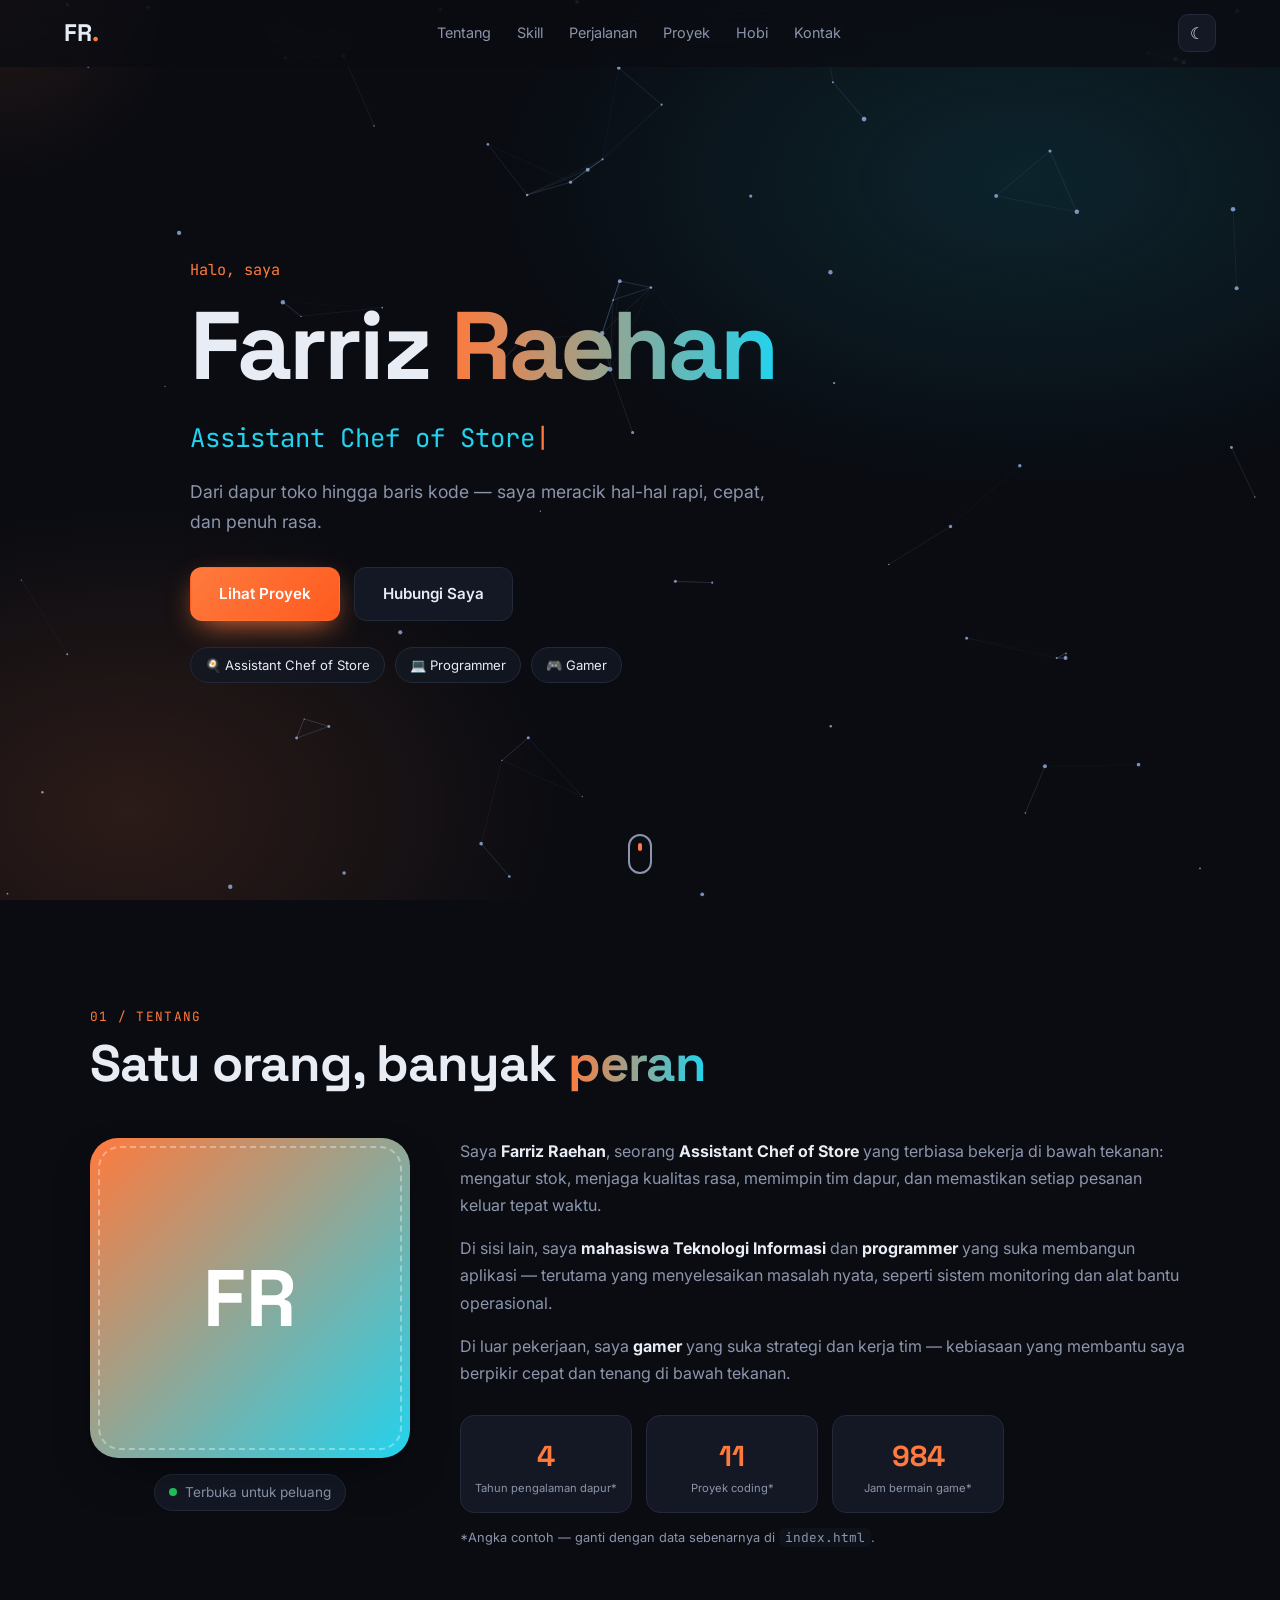
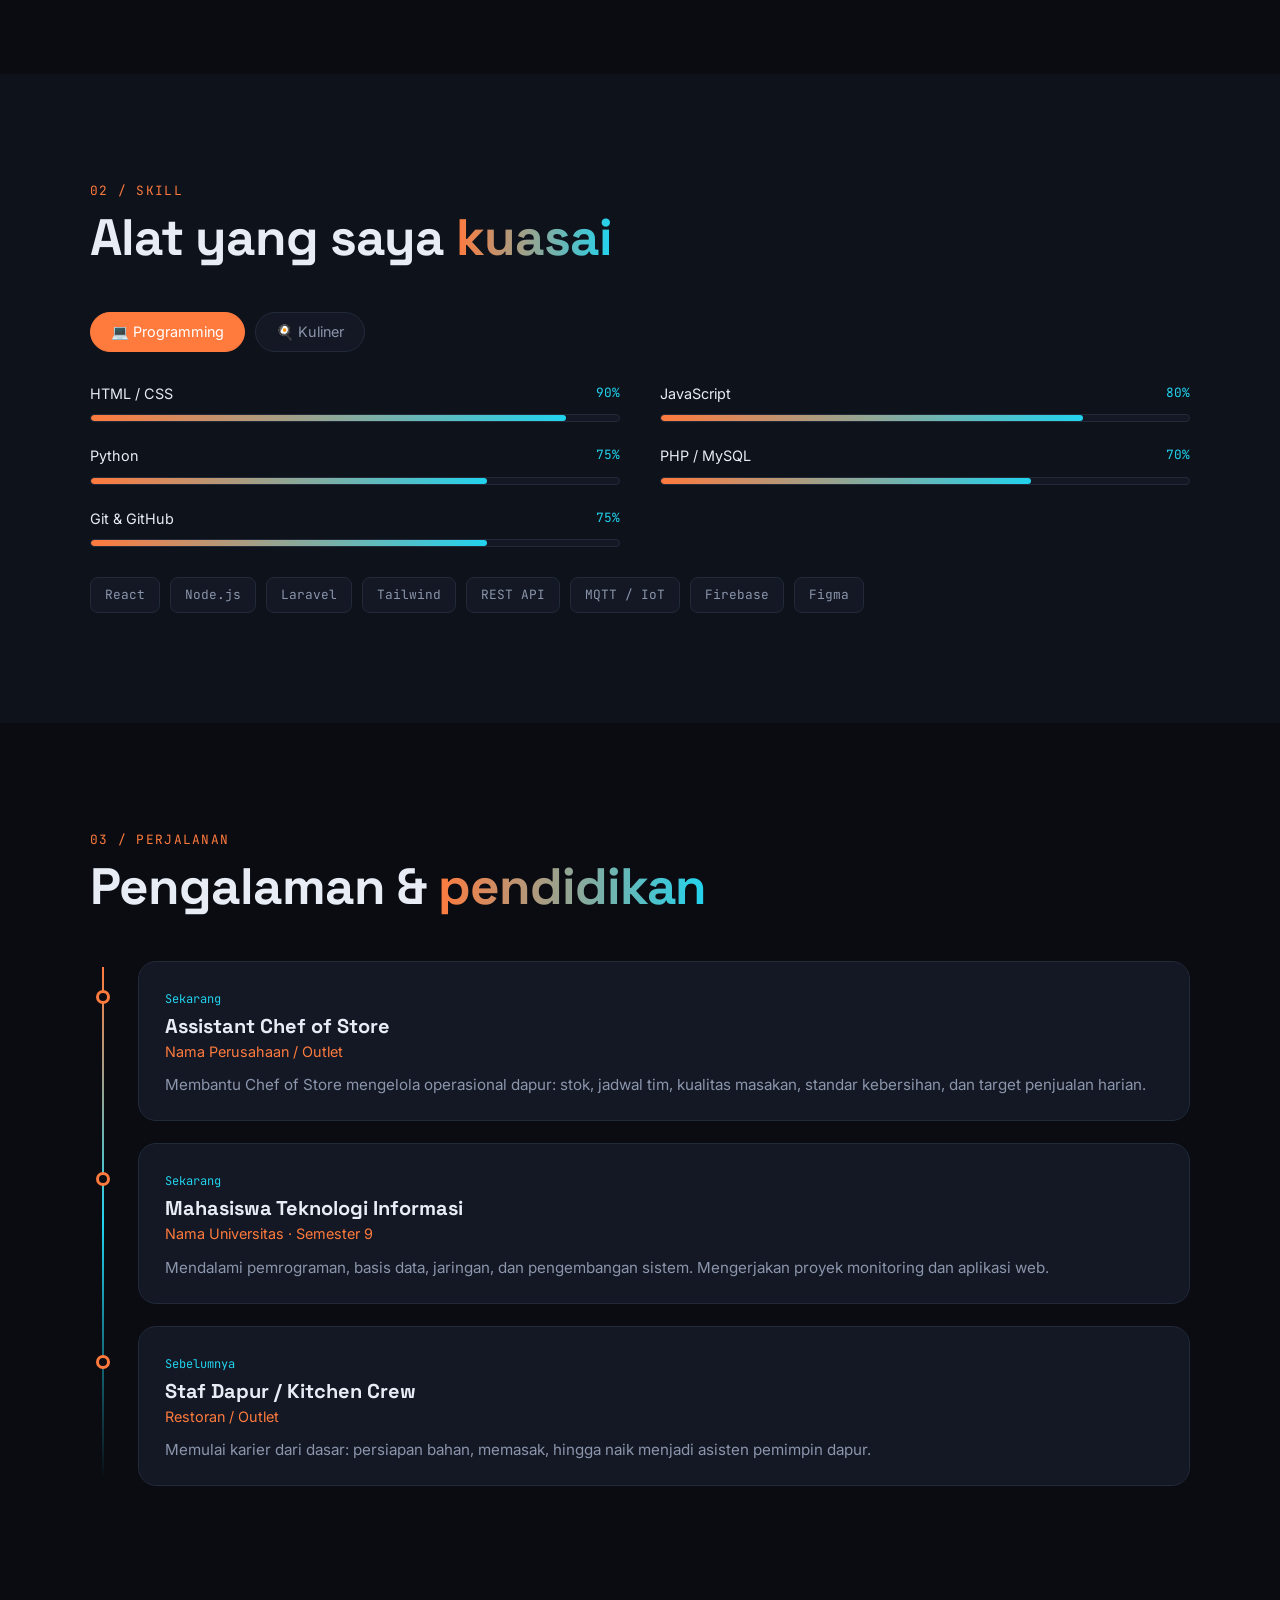
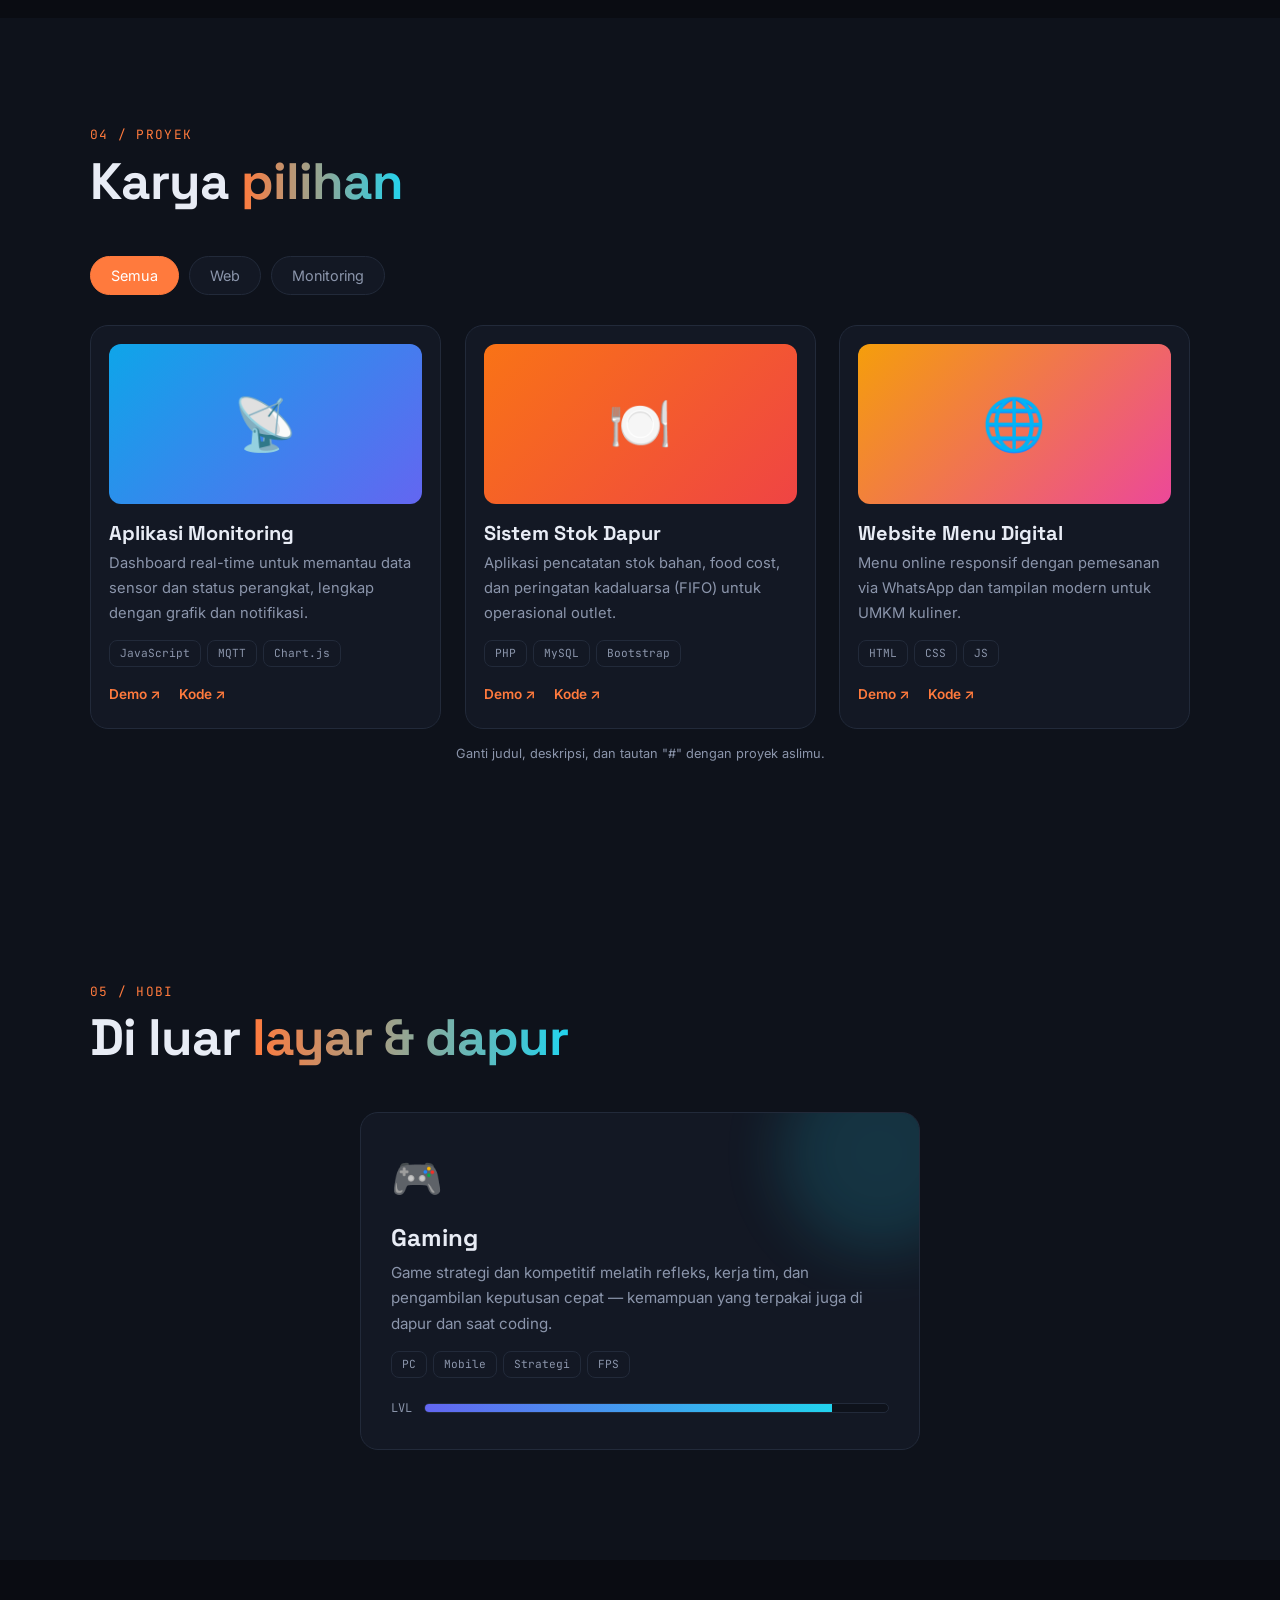
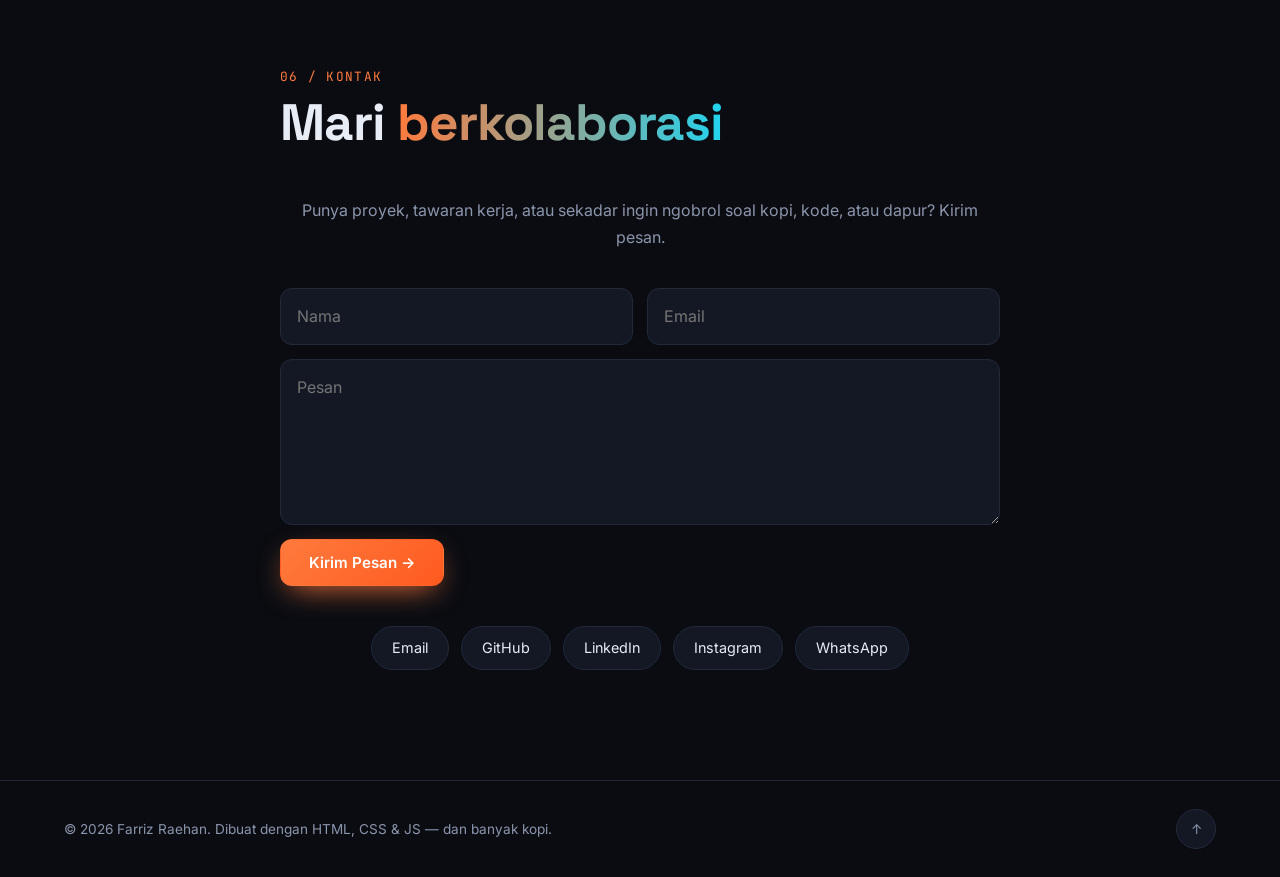
==== commit a614e4e4: "Hapus konten trading dan pendakian Co-Authored-By: Claude Sonnet 5.5 <noreply@anthropic.com>" ====
--- a/index.html
+++ b/index.html
@@ -3,8 +3,8 @@
 <head>
   <meta charset="UTF-8" />
   <meta name="viewport" content="width=device-width, initial-scale=1" />
-  <title>Farriz Raehan — Chef · Developer · Trader · Pendaki</title>
-  <meta name="description" content="Portfolio Farriz Raehan: Assistant Chef of Store, mahasiswa Teknologi Informasi, programmer, trader, gamer, dan pendaki." />
+  <title>Farriz Raehan — Chef · Developer · Gamer</title>
+  <meta name="description" content="Portfolio Farriz Raehan: Assistant Chef of Store, mahasiswa Teknologi Informasi, programmer, dan gamer." />
   <link rel="preconnect" href="https://fonts.googleapis.com" />
   <link rel="preconnect" href="https://fonts.gstatic.com" crossorigin />
   <link href="https://fonts.googleapis.com/css2?family=Space+Grotesk:wght@400;500;700&family=Inter:wght@400;500;600&family=JetBrains+Mono:wght@400;500&display=swap" rel="stylesheet" />
@@ -22,7 +22,6 @@
       <a href="#skills">Skill</a>
       <a href="#journey">Perjalanan</a>
       <a href="#projects">Proyek</a>
-      <a href="#trading">Trading</a>
       <a href="#hobby">Hobi</a>
       <a href="#contact">Kontak</a>
     </nav>
@@ -39,7 +38,7 @@
       <p class="eyebrow reveal">Halo, saya</p>
       <h1 class="reveal">Farriz <span class="grad">Raehan</span></h1>
       <p class="typed reveal"><span id="typed"></span><span class="caret">|</span></p>
-      <p class="lead reveal">Dari dapur toko hingga baris kode dan grafik candlestick — saya meracik hal-hal rapi, cepat, dan penuh rasa.</p>
+      <p class="lead reveal">Dari dapur toko hingga baris kode — saya meracik hal-hal rapi, cepat, dan penuh rasa.</p>
       <div class="cta reveal">
         <a href="#projects" class="btn primary">Lihat Proyek</a>
         <a href="#contact" class="btn ghost">Hubungi Saya</a>
@@ -47,9 +46,7 @@
       <div class="chips reveal">
         <span>🍳 Assistant Chef of Store</span>
         <span>💻 Programmer</span>
-        <span>📈 Trader</span>
         <span>🎮 Gamer</span>
-        <span>⛰️ Pendaki</span>
       </div>
     </div>
     <a href="#about" class="scroll-hint" aria-label="Scroll">
@@ -72,11 +69,10 @@
         <div class="about-text reveal">
           <p>Saya <b>Farriz Raehan</b>, seorang <b>Assistant Chef of Store</b> yang terbiasa bekerja di bawah tekanan: mengatur stok, menjaga kualitas rasa, memimpin tim dapur, dan memastikan setiap pesanan keluar tepat waktu.</p>
           <p>Di sisi lain, saya <b>mahasiswa Teknologi Informasi</b> dan <b>programmer</b> yang suka membangun aplikasi — terutama yang menyelesaikan masalah nyata, seperti sistem monitoring dan alat bantu operasional.</p>
-          <p>Saya juga <b>trader</b> yang disiplin pada manajemen risiko, <b>gamer</b> yang suka strategi, dan <b>pendaki</b> yang percaya bahwa puncak hanya bisa dicapai selangkah demi selangkah.</p>
+          <p>Di luar pekerjaan, saya <b>gamer</b> yang suka strategi dan kerja tim — kebiasaan yang membantu saya berpikir cepat dan tenang di bawah tekanan.</p>
           <div class="stats">
             <div><b data-count="5">0</b><span>Tahun pengalaman dapur*</span></div>
             <div><b data-count="12">0</b><span>Proyek coding*</span></div>
-            <div><b data-count="8">0</b><span>Gunung didaki*</span></div>
             <div><b data-count="1000">0</b><span>Jam bermain game*</span></div>
           </div>
           <p class="note">*Angka contoh — ganti dengan data sebenarnya di <code>index.html</code>.</p>
@@ -92,7 +88,6 @@
       <div class="tabs reveal">
         <button class="tab active" data-tab="code">💻 Programming</button>
         <button class="tab" data-tab="chef">🍳 Kuliner</button>
-        <button class="tab" data-tab="trade">📈 Trading</button>
       </div>
 
       <div class="panel active" id="code">
@@ -118,18 +113,6 @@
         </div>
         <div class="tags">
           <span>Food Costing</span><span>FIFO</span><span>HACCP</span><span>Menu Planning</span><span>Training Staf</span><span>Laporan Harian</span>
-        </div>
-      </div>
-
-      <div class="panel" id="trade">
-        <div class="bars">
-          <div class="bar"><label>Analisis Teknikal <em>80%</em></label><div><i data-w="80"></i></div></div>
-          <div class="bar"><label>Manajemen Risiko <em>90%</em></label><div><i data-w="90"></i></div></div>
-          <div class="bar"><label>Psikologi Trading <em>80%</em></label><div><i data-w="80"></i></div></div>
-          <div class="bar"><label>Jurnal &amp; Evaluasi <em>85%</em></label><div><i data-w="85"></i></div></div>
-        </div>
-        <div class="tags">
-          <span>Price Action</span><span>Support/Resistance</span><span>Moving Average</span><span>RSI / MACD</span><span>Risk:Reward</span><span>TradingView</span>
         </div>
       </div>
     </div>
@@ -156,13 +139,6 @@
         </div>
         <div class="tl-item reveal">
           <span class="dot"></span>
-          <time>2022 – Sekarang</time>
-          <h3>Trader Mandiri</h3>
-          <p class="where">Forex · Kripto · Saham</p>
-          <p>Mengembangkan sistem trading berbasis analisis teknikal dengan manajemen risiko ketat dan jurnal evaluasi rutin.</p>
-        </div>
-        <div class="tl-item reveal">
-          <span class="dot"></span>
           <time>Sebelumnya</time>
           <h3>Staf Dapur / Kitchen Crew</h3>
           <p class="where">Restoran / Outlet</p>
@@ -180,7 +156,6 @@
         <button class="filter active" data-f="all">Semua</button>
         <button class="filter" data-f="web">Web</button>
         <button class="filter" data-f="iot">Monitoring</button>
-        <button class="filter" data-f="trade">Trading</button>
       </div>
       <div class="cards">
         <article class="card tilt reveal" data-cat="iot">
@@ -197,13 +172,6 @@
           <div class="tags sm"><span>PHP</span><span>MySQL</span><span>Bootstrap</span></div>
           <div class="card-links"><a href="#">Demo ↗</a><a href="#">Kode ↗</a></div>
         </article>
-        <article class="card tilt reveal" data-cat="trade">
-          <div class="thumb t3"><span>📊</span></div>
-          <h3>Trading Journal &amp; Calculator</h3>
-          <p>Kalkulator lot &amp; risk:reward serta jurnal trading dengan statistik win-rate dan equity curve.</p>
-          <div class="tags sm"><span>Python</span><span>Pandas</span><span>Streamlit</span></div>
-          <div class="card-links"><a href="#">Demo ↗</a><a href="#">Kode ↗</a></div>
-        </article>
         <article class="card tilt reveal" data-cat="web">
           <div class="thumb t4"><span>🌐</span></div>
           <h3>Website Menu Digital</h3>
@@ -211,84 +179,23 @@
           <div class="tags sm"><span>HTML</span><span>CSS</span><span>JS</span></div>
           <div class="card-links"><a href="#">Demo ↗</a><a href="#">Kode ↗</a></div>
         </article>
-        <article class="card tilt reveal" data-cat="trade">
-          <div class="thumb t5"><span>🤖</span></div>
-          <h3>Backtest Strategi</h3>
-          <p>Skrip backtesting strategi moving average &amp; RSI pada data historis untuk menguji performa sebelum live.</p>
-          <div class="tags sm"><span>Python</span><span>Backtrader</span></div>
-          <div class="card-links"><a href="#">Demo ↗</a><a href="#">Kode ↗</a></div>
-        </article>
-        <article class="card tilt reveal" data-cat="iot">
-          <div class="thumb t6"><span>🏔️</span></div>
-          <h3>Tracker Pendakian</h3>
-          <p>Catatan jalur, ketinggian, dan checklist perlengkapan pendakian dengan peta interaktif.</p>
-          <div class="tags sm"><span>Leaflet</span><span>JavaScript</span></div>
-          <div class="card-links"><a href="#">Demo ↗</a><a href="#">Kode ↗</a></div>
-        </article>
       </div>
       <p class="note center">Ganti judul, deskripsi, dan tautan "#" dengan proyek aslimu.</p>
-    </div>
-  </section>
-
-  <!-- TRADING -->
-  <section class="section" id="trading">
-    <div class="wrap">
-      <h2 class="title reveal"><small>05 / Trading</small>Disiplin di atas <span class="grad">emosi</span></h2>
-      <div class="trade-grid">
-        <div class="chart-box reveal">
-          <div class="chart-top">
-            <b>XAU/USD <em>(simulasi)</em></b>
-            <span id="price" class="up">0.00</span>
-          </div>
-          <canvas id="chart" height="320"></canvas>
-          <p class="note">Grafik animasi hanya ilustrasi, bukan data pasar sebenarnya.</p>
-        </div>
-        <div class="rules reveal">
-          <h3>Aturan Main</h3>
-          <ul>
-            <li><b>1.</b> Risiko maksimal 1–2% per posisi.</li>
-            <li><b>2.</b> Tidak ada stop loss, tidak ada entry.</li>
-            <li><b>3.</b> Risk:Reward minimal 1:2.</li>
-            <li><b>4.</b> Ikuti tren, hindari revenge trading.</li>
-            <li><b>5.</b> Catat setiap trade di jurnal.</li>
-          </ul>
-          <p class="disclaimer">Bukan ajakan atau nasihat investasi. Trading berisiko tinggi.</p>
-        </div>
-      </div>
     </div>
   </section>
 
   <!-- HOBBY -->
   <section class="section alt" id="hobby">
     <div class="wrap">
-      <h2 class="title reveal"><small>06 / Hobi</small>Di luar <span class="grad">layar &amp; dapur</span></h2>
+      <h2 class="title reveal"><small>05 / Hobi</small>Di luar <span class="grad">layar &amp; dapur</span></h2>
       <div class="hobby-grid">
         <div class="hobby gaming reveal">
           <div class="h-icon">🎮</div>
           <h3>Gaming</h3>
-          <p>Game strategi dan kompetitif melatih refleks, kerja tim, dan pengambilan keputusan cepat — kemampuan yang terpakai juga di dapur dan di market.</p>
+          <p>Game strategi dan kompetitif melatih refleks, kerja tim, dan pengambilan keputusan cepat — kemampuan yang terpakai juga di dapur dan saat coding.</p>
           <div class="tags sm"><span>PC</span><span>Mobile</span><span>Strategi</span><span>FPS</span></div>
           <div class="level"><span>LVL</span><div><i></i></div></div>
         </div>
-        <div class="hobby hiking reveal">
-          <div class="h-icon">⛰️</div>
-          <h3>Pendakian</h3>
-          <p>Mendaki mengajarkan persiapan, ketahanan, dan kerendahan hati. Setiap puncak adalah proyek: rencanakan jalur, bawa perbekalan, dan jaga ritme.</p>
-          <div class="tags sm"><span>Gunung</span><span>Camping</span><span>Navigasi</span><span>Fotografi</span></div>
-          <div class="level"><span>ALT</span><div><i></i></div></div>
-        </div>
-      </div>
-
-      <div class="mountains reveal" aria-hidden="true">
-        <svg viewBox="0 0 1200 260" preserveAspectRatio="none">
-          <defs>
-            <linearGradient id="m1" x1="0" y1="0" x2="0" y2="1"><stop offset="0" stop-color="var(--accent2)" stop-opacity=".55"/><stop offset="1" stop-color="var(--accent2)" stop-opacity=".05"/></linearGradient>
-            <linearGradient id="m2" x1="0" y1="0" x2="0" y2="1"><stop offset="0" stop-color="var(--accent)" stop-opacity=".7"/><stop offset="1" stop-color="var(--accent)" stop-opacity=".05"/></linearGradient>
-          </defs>
-          <path id="mtnBack" d="M0 260 L0 150 L130 70 L220 140 L340 40 L470 150 L560 100 L700 180 L820 60 L960 160 L1080 90 L1200 150 L1200 260Z" fill="url(#m1)"/>
-          <path id="mtnFront" d="M0 260 L0 190 L120 130 L220 190 L360 110 L500 200 L640 140 L780 205 L920 120 L1060 200 L1200 160 L1200 260Z" fill="url(#m2)"/>
-        </svg>
-        <p>“Puncak bukan tujuan akhir — ia hanya titik di mana kamu bisa melihat jalan pulang.”</p>
       </div>
     </div>
   </section>
@@ -296,8 +203,8 @@
   <!-- CONTACT -->
   <section class="section" id="contact">
     <div class="wrap narrow">
-      <h2 class="title reveal"><small>07 / Kontak</small>Mari <span class="grad">berkolaborasi</span></h2>
-      <p class="center reveal muted">Punya proyek, tawaran kerja, atau sekadar ingin ngobrol soal kopi, kode, atau kaki gunung? Kirim pesan.</p>
+      <h2 class="title reveal"><small>06 / Kontak</small>Mari <span class="grad">berkolaborasi</span></h2>
+      <p class="center reveal muted">Punya proyek, tawaran kerja, atau sekadar ingin ngobrol soal kopi, kode, atau dapur? Kirim pesan.</p>
       <form class="form reveal" id="form">
         <div class="row">
           <input type="text" id="fname" placeholder="Nama" required />
--- a/style.css
+++ b/style.css
@@ -161,26 +161,13 @@
 .card-links a { color: var(--accent); }
 .card-links a:hover { text-decoration: underline; }
 
-/* trading */
-.trade-grid { display: grid; grid-template-columns: 1.7fr 1fr; gap: 28px; }
-.chart-box, .rules { background: var(--card); border: 1px solid var(--line); border-radius: var(--radius); padding: 22px; }
-.chart-top { display: flex; justify-content: space-between; align-items: center; margin-bottom: 12px; font-family: 'JetBrains Mono'; }
-.chart-top em { font-style: normal; color: var(--muted); font-size: .75rem; }
-#price { font-size: 1.3rem; font-weight: 500; } #price.up { color: var(--up); } #price.down { color: var(--down); }
-#chart { width: 100%; height: 320px; display: block; }
-.rules h3 { font-size: 1.4rem; margin-bottom: 14px; }
-.rules ul { list-style: none; }
-.rules li { padding: 12px 0; border-bottom: 1px dashed var(--line); color: var(--muted); font-size: .95rem; }
-.rules li b { color: var(--accent); font-family: 'JetBrains Mono'; margin-right: 6px; }
-.disclaimer { margin-top: 16px; font-size: .75rem; color: var(--down); }
-
 /* hobby */
-.hobby-grid { display: grid; grid-template-columns: 1fr 1fr; gap: 26px; }
+.hobby-grid { display: grid; grid-template-columns: minmax(0, 560px); gap: 26px; justify-content: center; }
 .hobby { background: var(--card); border: 1px solid var(--line); border-radius: var(--radius); padding: 30px; position: relative; overflow: hidden; transition: transform .3s, border-color .3s; }
 .hobby:hover { transform: translateY(-6px); }
-.hobby.gaming:hover { border-color: var(--accent2); } .hobby.hiking:hover { border-color: var(--accent); }
+.hobby.gaming:hover { border-color: var(--accent2); }
 .hobby::before { content: ''; position: absolute; width: 200px; height: 200px; right: -60px; top: -60px; border-radius: 50%; opacity: .15; filter: blur(30px); }
-.gaming::before { background: var(--accent2); } .hiking::before { background: var(--accent); }
+.gaming::before { background: var(--accent2); }
 .h-icon { font-size: 2.6rem; margin-bottom: 10px; display: inline-block; animation: floaty 4s ease-in-out infinite; }
 .hobby h3 { font-size: 1.5rem; margin-bottom: 8px; }
 .hobby p { color: var(--muted); font-size: .95rem; }
@@ -188,11 +175,7 @@
 .level div { flex: 1; height: 10px; background: var(--bg2); border-radius: 99px; overflow: hidden; border: 1px solid var(--line); }
 .level i { display: block; height: 100%; width: 0; transition: width 1.6s cubic-bezier(.2,.8,.2,1); }
 .gaming .level i { background: linear-gradient(90deg, #6366f1, var(--accent2)); }
-.hiking .level i { background: linear-gradient(90deg, #f59e0b, var(--accent)); }
 .hobby.in .level i { width: 88%; }
-.mountains { margin-top: 60px; text-align: center; }
-.mountains svg { width: 100%; height: 220px; display: block; }
-.mountains p { font-family: 'Space Grotesk'; font-style: italic; color: var(--muted); margin-top: 14px; }
 
 /* contact */
 .form { margin-top: 36px; display: grid; gap: 14px; }
@@ -211,7 +194,7 @@
 
 /* responsive */
 @media (max-width: 900px) {
-  .about-grid, .trade-grid, .hobby-grid { grid-template-columns: 1fr; }
+  .about-grid, .hobby-grid { grid-template-columns: 1fr; }
   .avatar-card { max-width: 260px; margin: 0 auto; }
   .bars { grid-template-columns: 1fr; }
   .stats { grid-template-columns: repeat(2, 1fr); }
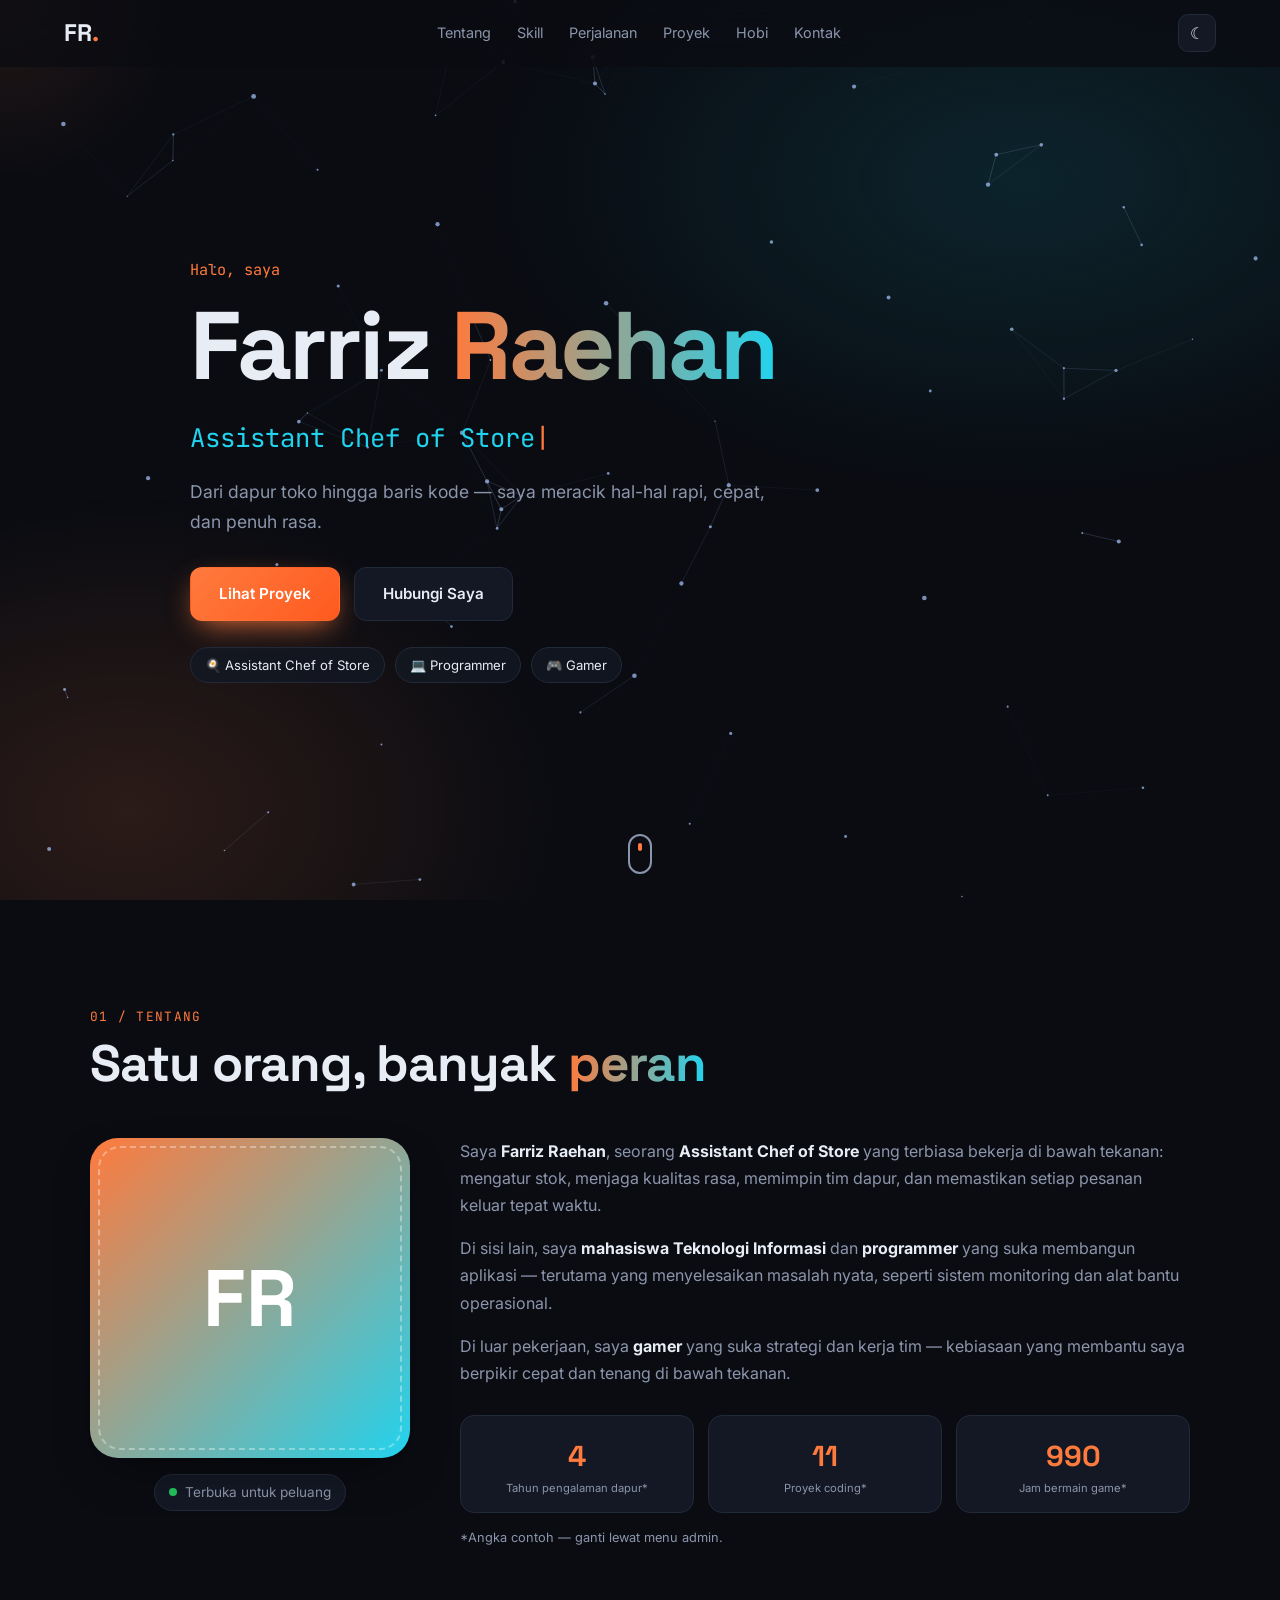
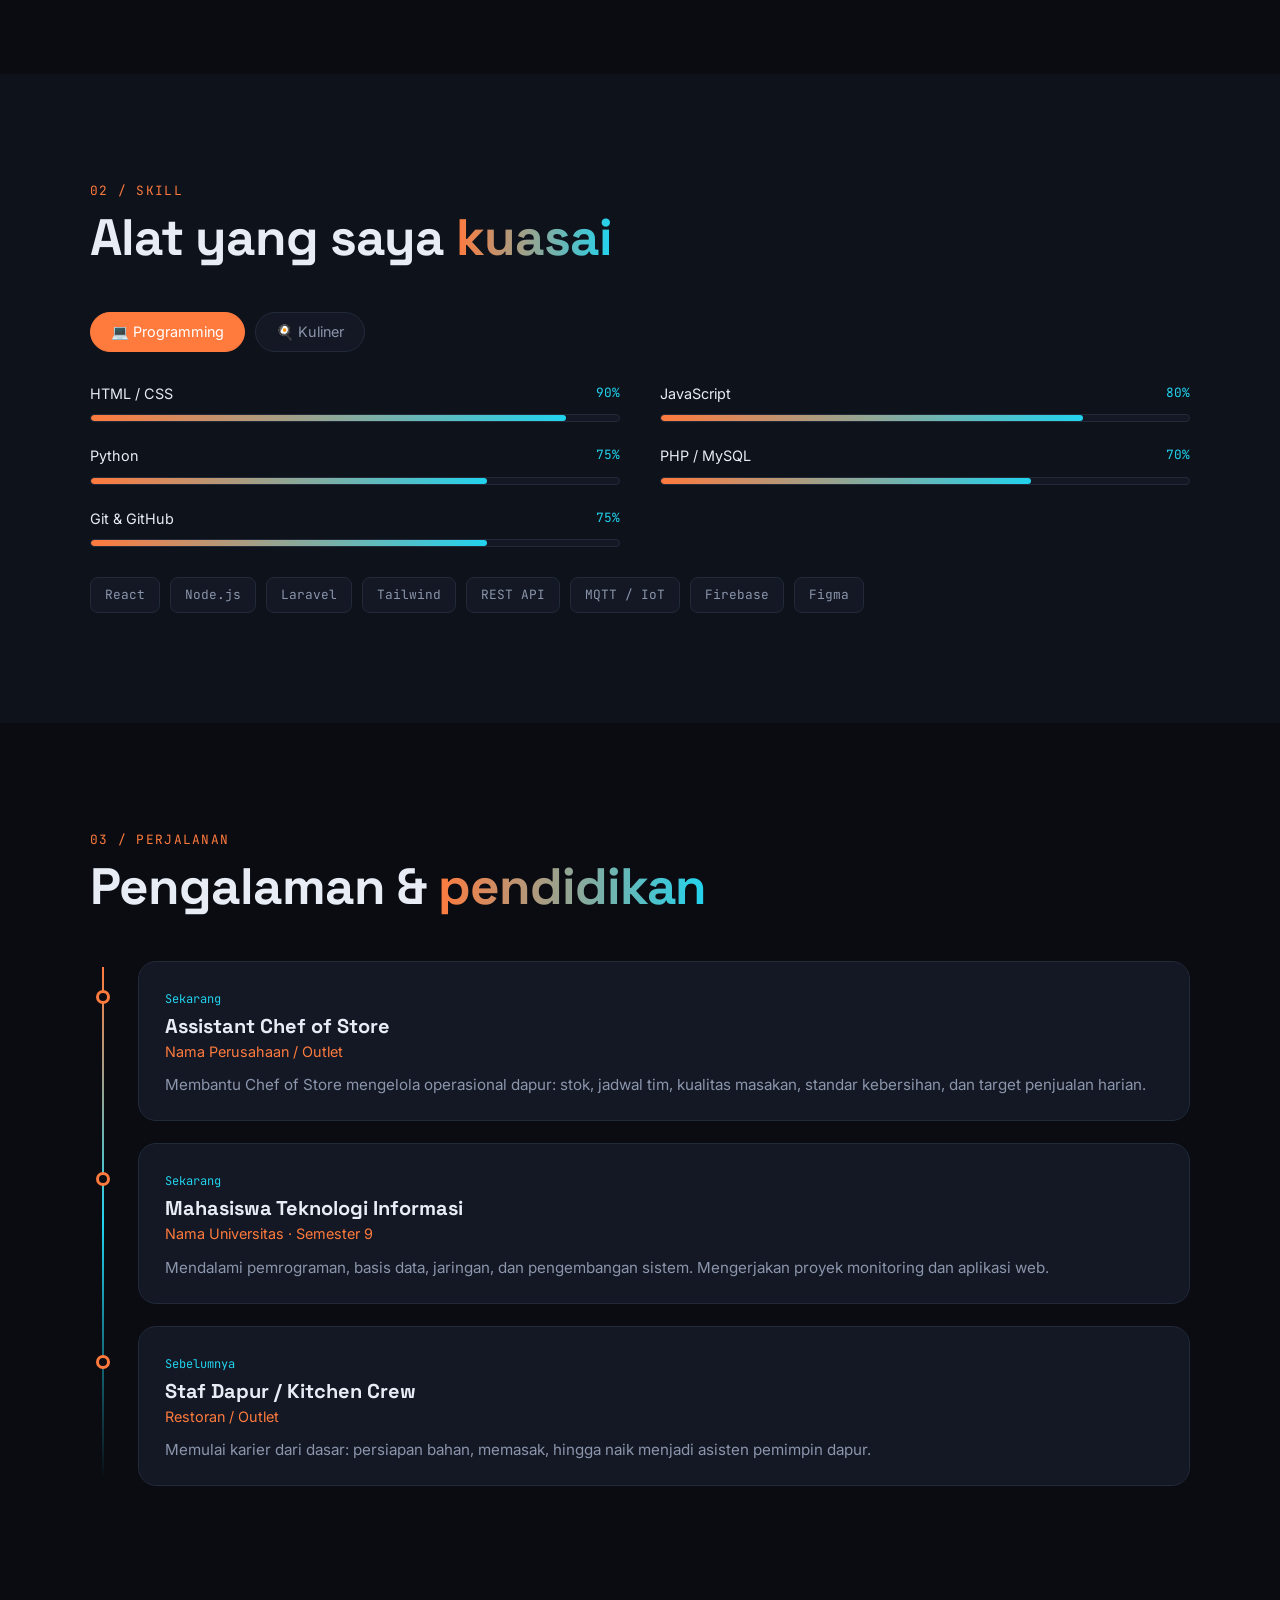
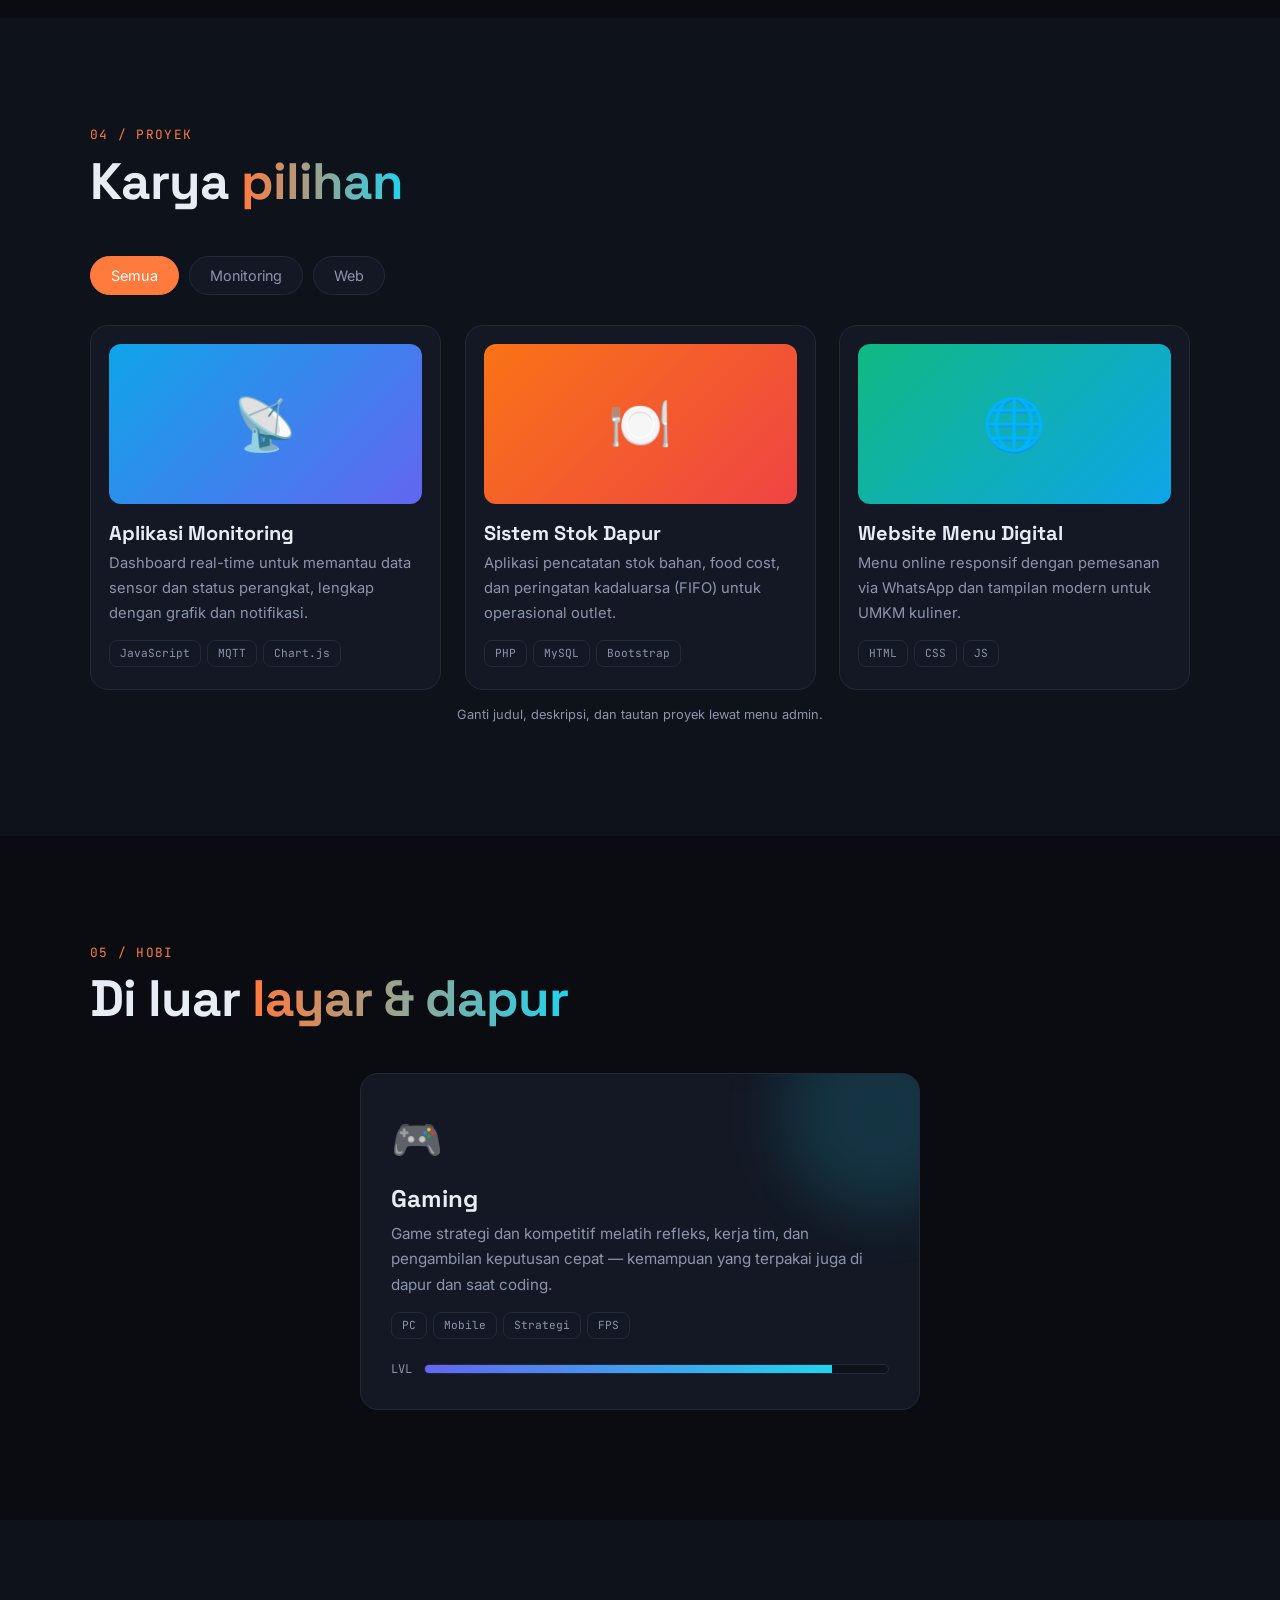
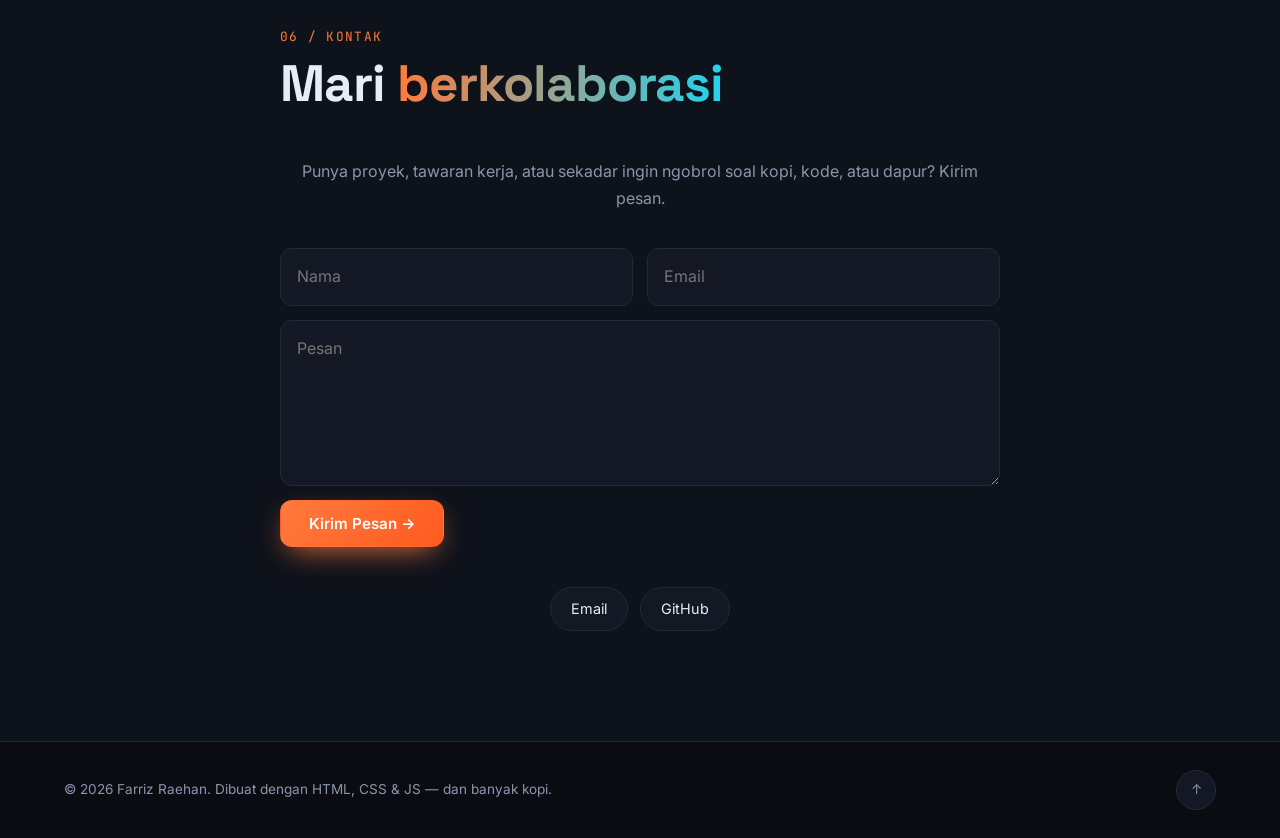
==== commit f6b5575d: "Tambah menu admin dan render konten dari content.js Co-Authored-By: Claude Sonnet 5.5 <noreply@anthr" ====
--- a/index.html
+++ b/index.html
@@ -3,8 +3,8 @@
 <head>
   <meta charset="UTF-8" />
   <meta name="viewport" content="width=device-width, initial-scale=1" />
-  <title>Farriz Raehan — Chef · Developer · Gamer</title>
-  <meta name="description" content="Portfolio Farriz Raehan: Assistant Chef of Store, mahasiswa Teknologi Informasi, programmer, dan gamer." />
+  <title>Farriz Raehan — Portfolio</title>
+  <meta name="description" content="Portfolio Farriz Raehan" />
   <link rel="preconnect" href="https://fonts.googleapis.com" />
   <link rel="preconnect" href="https://fonts.gstatic.com" crossorigin />
   <link href="https://fonts.googleapis.com/css2?family=Space+Grotesk:wght@400;500;700&family=Inter:wght@400;500;600&family=JetBrains+Mono:wght@400;500&display=swap" rel="stylesheet" />
@@ -13,18 +13,12 @@
 <body>
   <div class="progress" id="progress"></div>
   <div class="cursor-glow" id="cursorGlow"></div>
+  <div class="preview-banner" id="previewBanner" hidden>Mode pratinjau — menampilkan draf dari menu admin. <a href="admin.html">Kembali ke admin</a></div>
 
   <!-- NAV -->
   <header class="nav" id="nav">
-    <a href="#home" class="logo">FR<span>.</span></a>
-    <nav class="links" id="links">
-      <a href="#about">Tentang</a>
-      <a href="#skills">Skill</a>
-      <a href="#journey">Perjalanan</a>
-      <a href="#projects">Proyek</a>
-      <a href="#hobby">Hobi</a>
-      <a href="#contact">Kontak</a>
-    </nav>
+    <a href="#home" class="logo" id="logo">FR<span>.</span></a>
+    <nav class="links" id="links"></nav>
     <div class="nav-actions">
       <button class="icon-btn" id="themeBtn" aria-label="Ganti tema">☾</button>
       <button class="icon-btn burger" id="burger" aria-label="Menu">☰</button>
@@ -35,199 +29,28 @@
   <section class="hero" id="home">
     <canvas id="particles"></canvas>
     <div class="hero-inner">
-      <p class="eyebrow reveal">Halo, saya</p>
-      <h1 class="reveal">Farriz <span class="grad">Raehan</span></h1>
+      <p class="eyebrow reveal" id="heroEyebrow"></p>
+      <h1 class="reveal" id="heroName"></h1>
       <p class="typed reveal"><span id="typed"></span><span class="caret">|</span></p>
-      <p class="lead reveal">Dari dapur toko hingga baris kode — saya meracik hal-hal rapi, cepat, dan penuh rasa.</p>
+      <p class="lead reveal" id="heroLead"></p>
       <div class="cta reveal">
-        <a href="#projects" class="btn primary">Lihat Proyek</a>
-        <a href="#contact" class="btn ghost">Hubungi Saya</a>
+        <a href="#projects" class="btn primary" id="cta1"></a>
+        <a href="#contact" class="btn ghost" id="cta2"></a>
       </div>
-      <div class="chips reveal">
-        <span>🍳 Assistant Chef of Store</span>
-        <span>💻 Programmer</span>
-        <span>🎮 Gamer</span>
-      </div>
+      <div class="chips reveal" id="heroChips"></div>
     </div>
-    <a href="#about" class="scroll-hint" aria-label="Scroll">
-      <span></span>
-    </a>
+    <a href="#about" class="scroll-hint" aria-label="Scroll"><span></span></a>
   </section>
 
-  <!-- ABOUT -->
-  <section class="section" id="about">
-    <div class="wrap">
-      <h2 class="title reveal"><small>01 / Tentang</small>Satu orang, banyak <span class="grad">peran</span></h2>
-      <div class="about-grid">
-        <div class="avatar-card reveal">
-          <div class="avatar">
-            <!-- Ganti dengan foto: <img src="foto.jpg" alt="Foto Farriz" /> -->
-            <span>FR</span>
-          </div>
-          <div class="status"><i></i> Terbuka untuk peluang</div>
-        </div>
-        <div class="about-text reveal">
-          <p>Saya <b>Farriz Raehan</b>, seorang <b>Assistant Chef of Store</b> yang terbiasa bekerja di bawah tekanan: mengatur stok, menjaga kualitas rasa, memimpin tim dapur, dan memastikan setiap pesanan keluar tepat waktu.</p>
-          <p>Di sisi lain, saya <b>mahasiswa Teknologi Informasi</b> dan <b>programmer</b> yang suka membangun aplikasi — terutama yang menyelesaikan masalah nyata, seperti sistem monitoring dan alat bantu operasional.</p>
-          <p>Di luar pekerjaan, saya <b>gamer</b> yang suka strategi dan kerja tim — kebiasaan yang membantu saya berpikir cepat dan tenang di bawah tekanan.</p>
-          <div class="stats">
-            <div><b data-count="5">0</b><span>Tahun pengalaman dapur*</span></div>
-            <div><b data-count="12">0</b><span>Proyek coding*</span></div>
-            <div><b data-count="1000">0</b><span>Jam bermain game*</span></div>
-          </div>
-          <p class="note">*Angka contoh — ganti dengan data sebenarnya di <code>index.html</code>.</p>
-        </div>
-      </div>
-    </div>
-  </section>
-
-  <!-- SKILLS -->
-  <section class="section alt" id="skills">
-    <div class="wrap">
-      <h2 class="title reveal"><small>02 / Skill</small>Alat yang saya <span class="grad">kuasai</span></h2>
-      <div class="tabs reveal">
-        <button class="tab active" data-tab="code">💻 Programming</button>
-        <button class="tab" data-tab="chef">🍳 Kuliner</button>
-      </div>
-
-      <div class="panel active" id="code">
-        <div class="bars">
-          <div class="bar reveal"><label>HTML / CSS <em>90%</em></label><div><i data-w="90"></i></div></div>
-          <div class="bar reveal"><label>JavaScript <em>80%</em></label><div><i data-w="80"></i></div></div>
-          <div class="bar reveal"><label>Python <em>75%</em></label><div><i data-w="75"></i></div></div>
-          <div class="bar reveal"><label>PHP / MySQL <em>70%</em></label><div><i data-w="70"></i></div></div>
-          <div class="bar reveal"><label>Git &amp; GitHub <em>75%</em></label><div><i data-w="75"></i></div></div>
-        </div>
-        <div class="tags reveal">
-          <span>React</span><span>Node.js</span><span>Laravel</span><span>Tailwind</span><span>REST API</span><span>MQTT / IoT</span><span>Firebase</span><span>Figma</span>
-        </div>
-      </div>
-
-      <div class="panel" id="chef">
-        <div class="bars">
-          <div class="bar"><label>Manajemen Stok &amp; Inventori <em>90%</em></label><div><i data-w="90"></i></div></div>
-          <div class="bar"><label>Kepemimpinan Tim Dapur <em>85%</em></label><div><i data-w="85"></i></div></div>
-          <div class="bar"><label>Food Safety &amp; Higiene <em>95%</em></label><div><i data-w="95"></i></div></div>
-          <div class="bar"><label>Kontrol Kualitas Rasa <em>90%</em></label><div><i data-w="90"></i></div></div>
-          <div class="bar"><label>Efisiensi &amp; Waktu Saji <em>85%</em></label><div><i data-w="85"></i></div></div>
-        </div>
-        <div class="tags">
-          <span>Food Costing</span><span>FIFO</span><span>HACCP</span><span>Menu Planning</span><span>Training Staf</span><span>Laporan Harian</span>
-        </div>
-      </div>
-    </div>
-  </section>
-
-  <!-- JOURNEY -->
-  <section class="section" id="journey">
-    <div class="wrap">
-      <h2 class="title reveal"><small>03 / Perjalanan</small>Pengalaman &amp; <span class="grad">pendidikan</span></h2>
-      <div class="timeline">
-        <div class="tl-item reveal">
-          <span class="dot"></span>
-          <time>Sekarang</time>
-          <h3>Assistant Chef of Store</h3>
-          <p class="where">Nama Perusahaan / Outlet</p>
-          <p>Membantu Chef of Store mengelola operasional dapur: stok, jadwal tim, kualitas masakan, standar kebersihan, dan target penjualan harian.</p>
-        </div>
-        <div class="tl-item reveal">
-          <span class="dot"></span>
-          <time>Sekarang</time>
-          <h3>Mahasiswa Teknologi Informasi</h3>
-          <p class="where">Nama Universitas · Semester 9</p>
-          <p>Mendalami pemrograman, basis data, jaringan, dan pengembangan sistem. Mengerjakan proyek monitoring dan aplikasi web.</p>
-        </div>
-        <div class="tl-item reveal">
-          <span class="dot"></span>
-          <time>Sebelumnya</time>
-          <h3>Staf Dapur / Kitchen Crew</h3>
-          <p class="where">Restoran / Outlet</p>
-          <p>Memulai karier dari dasar: persiapan bahan, memasak, hingga naik menjadi asisten pemimpin dapur.</p>
-        </div>
-      </div>
-    </div>
-  </section>
-
-  <!-- PROJECTS -->
-  <section class="section alt" id="projects">
-    <div class="wrap">
-      <h2 class="title reveal"><small>04 / Proyek</small>Karya <span class="grad">pilihan</span></h2>
-      <div class="filters reveal">
-        <button class="filter active" data-f="all">Semua</button>
-        <button class="filter" data-f="web">Web</button>
-        <button class="filter" data-f="iot">Monitoring</button>
-      </div>
-      <div class="cards">
-        <article class="card tilt reveal" data-cat="iot">
-          <div class="thumb t1"><span>📡</span></div>
-          <h3>Aplikasi Monitoring</h3>
-          <p>Dashboard real-time untuk memantau data sensor dan status perangkat, lengkap dengan grafik dan notifikasi.</p>
-          <div class="tags sm"><span>JavaScript</span><span>MQTT</span><span>Chart.js</span></div>
-          <div class="card-links"><a href="#">Demo ↗</a><a href="#">Kode ↗</a></div>
-        </article>
-        <article class="card tilt reveal" data-cat="web">
-          <div class="thumb t2"><span>🍽️</span></div>
-          <h3>Sistem Stok Dapur</h3>
-          <p>Aplikasi pencatatan stok bahan, food cost, dan peringatan kadaluarsa (FIFO) untuk operasional outlet.</p>
-          <div class="tags sm"><span>PHP</span><span>MySQL</span><span>Bootstrap</span></div>
-          <div class="card-links"><a href="#">Demo ↗</a><a href="#">Kode ↗</a></div>
-        </article>
-        <article class="card tilt reveal" data-cat="web">
-          <div class="thumb t4"><span>🌐</span></div>
-          <h3>Website Menu Digital</h3>
-          <p>Menu online responsif dengan pemesanan via WhatsApp dan tampilan modern untuk UMKM kuliner.</p>
-          <div class="tags sm"><span>HTML</span><span>CSS</span><span>JS</span></div>
-          <div class="card-links"><a href="#">Demo ↗</a><a href="#">Kode ↗</a></div>
-        </article>
-      </div>
-      <p class="note center">Ganti judul, deskripsi, dan tautan "#" dengan proyek aslimu.</p>
-    </div>
-  </section>
-
-  <!-- HOBBY -->
-  <section class="section alt" id="hobby">
-    <div class="wrap">
-      <h2 class="title reveal"><small>05 / Hobi</small>Di luar <span class="grad">layar &amp; dapur</span></h2>
-      <div class="hobby-grid">
-        <div class="hobby gaming reveal">
-          <div class="h-icon">🎮</div>
-          <h3>Gaming</h3>
-          <p>Game strategi dan kompetitif melatih refleks, kerja tim, dan pengambilan keputusan cepat — kemampuan yang terpakai juga di dapur dan saat coding.</p>
-          <div class="tags sm"><span>PC</span><span>Mobile</span><span>Strategi</span><span>FPS</span></div>
-          <div class="level"><span>LVL</span><div><i></i></div></div>
-        </div>
-      </div>
-    </div>
-  </section>
-
-  <!-- CONTACT -->
-  <section class="section" id="contact">
-    <div class="wrap narrow">
-      <h2 class="title reveal"><small>06 / Kontak</small>Mari <span class="grad">berkolaborasi</span></h2>
-      <p class="center reveal muted">Punya proyek, tawaran kerja, atau sekadar ingin ngobrol soal kopi, kode, atau dapur? Kirim pesan.</p>
-      <form class="form reveal" id="form">
-        <div class="row">
-          <input type="text" id="fname" placeholder="Nama" required />
-          <input type="email" id="femail" placeholder="Email" required />
-        </div>
-        <textarea id="fmsg" rows="5" placeholder="Pesan" required></textarea>
-        <button class="btn primary" type="submit">Kirim Pesan →</button>
-      </form>
-      <div class="socials reveal">
-        <a href="mailto:emailkamu@gmail.com">Email</a>
-        <a href="https://github.com/usernamekamu" target="_blank" rel="noopener">GitHub</a>
-        <a href="https://linkedin.com/in/usernamekamu" target="_blank" rel="noopener">LinkedIn</a>
-        <a href="https://instagram.com/usernamekamu" target="_blank" rel="noopener">Instagram</a>
-        <a href="https://wa.me/6280000000000" target="_blank" rel="noopener">WhatsApp</a>
-      </div>
-    </div>
-  </section>
+  <!-- Semua section lain dirender dari content.js -->
+  <main id="app"></main>
 
   <footer class="footer">
-    <p>© <span id="year"></span> Farriz Raehan. Dibuat dengan HTML, CSS &amp; JS — dan banyak kopi.</p>
+    <p>© <span id="year"></span> <span id="footName"></span>. <span id="footText"></span></p>
     <a href="#home" class="to-top" aria-label="Kembali ke atas">↑</a>
   </footer>
 
+  <script src="content.js"></script>
   <script src="script.js"></script>
 </body>
 </html>
--- a/style.css
+++ b/style.css
@@ -162,20 +162,20 @@
 .card-links a:hover { text-decoration: underline; }
 
 /* hobby */
-.hobby-grid { display: grid; grid-template-columns: minmax(0, 560px); gap: 26px; justify-content: center; }
+.hobby-grid { display: grid; grid-template-columns: repeat(auto-fit, minmax(280px, 560px)); gap: 26px; justify-content: center; }
 .hobby { background: var(--card); border: 1px solid var(--line); border-radius: var(--radius); padding: 30px; position: relative; overflow: hidden; transition: transform .3s, border-color .3s; }
 .hobby:hover { transform: translateY(-6px); }
-.hobby.gaming:hover { border-color: var(--accent2); }
+.hobby:hover { border-color: var(--accent2); } .hobby:nth-child(even):hover { border-color: var(--accent); }
 .hobby::before { content: ''; position: absolute; width: 200px; height: 200px; right: -60px; top: -60px; border-radius: 50%; opacity: .15; filter: blur(30px); }
-.gaming::before { background: var(--accent2); }
+.hobby::before { background: var(--accent2); } .hobby:nth-child(even)::before { background: var(--accent); }
 .h-icon { font-size: 2.6rem; margin-bottom: 10px; display: inline-block; animation: floaty 4s ease-in-out infinite; }
 .hobby h3 { font-size: 1.5rem; margin-bottom: 8px; }
 .hobby p { color: var(--muted); font-size: .95rem; }
 .level { display: flex; align-items: center; gap: 12px; margin-top: 20px; font-family: 'JetBrains Mono'; font-size: .75rem; color: var(--muted); }
 .level div { flex: 1; height: 10px; background: var(--bg2); border-radius: 99px; overflow: hidden; border: 1px solid var(--line); }
 .level i { display: block; height: 100%; width: 0; transition: width 1.6s cubic-bezier(.2,.8,.2,1); }
-.gaming .level i { background: linear-gradient(90deg, #6366f1, var(--accent2)); }
-.hobby.in .level i { width: 88%; }
+.hobby .level i { background: linear-gradient(90deg, #6366f1, var(--accent2)); } .hobby:nth-child(even) .level i { background: linear-gradient(90deg, #f59e0b, var(--accent)); }
+.hobby.in .level i { width: var(--lvl, 88%); }
 
 /* contact */
 .form { margin-top: 36px; display: grid; gap: 14px; }
@@ -194,7 +194,7 @@
 
 /* responsive */
 @media (max-width: 900px) {
-  .about-grid, .hobby-grid { grid-template-columns: 1fr; }
+  .about-grid { grid-template-columns: 1fr; }
   .avatar-card { max-width: 260px; margin: 0 auto; }
   .bars { grid-template-columns: 1fr; }
   .stats { grid-template-columns: repeat(2, 1fr); }
@@ -212,3 +212,8 @@
   * { animation: none !important; transition: none !important; }
   .reveal { opacity: 1; transform: none; }
 }
+
+/* preview banner */
+.preview-banner { position: fixed; bottom: 0; left: 0; right: 0; z-index: 300; padding: 10px 5vw; text-align: center; font-size: .85rem; background: var(--accent); color: #fff; }
+.preview-banner[hidden] { display: none; }
+.preview-banner a { text-decoration: underline; font-weight: 600; }
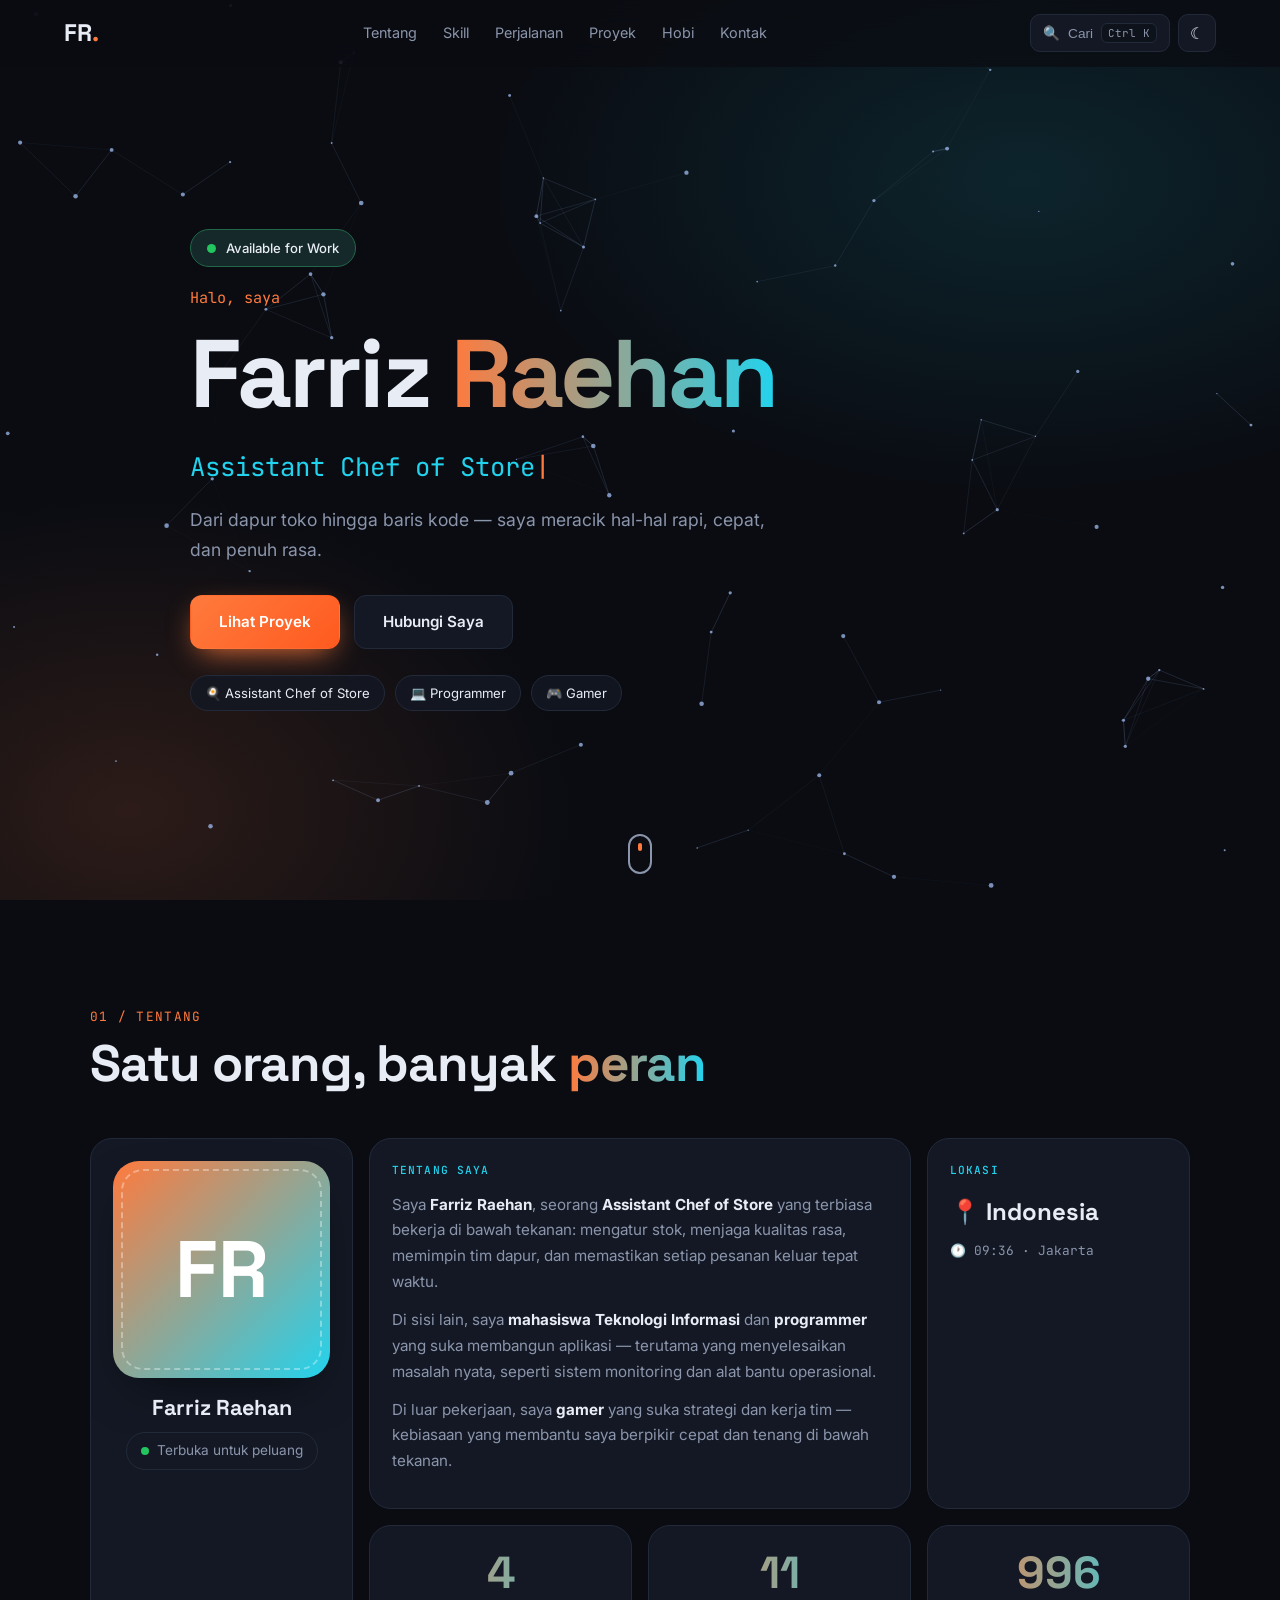
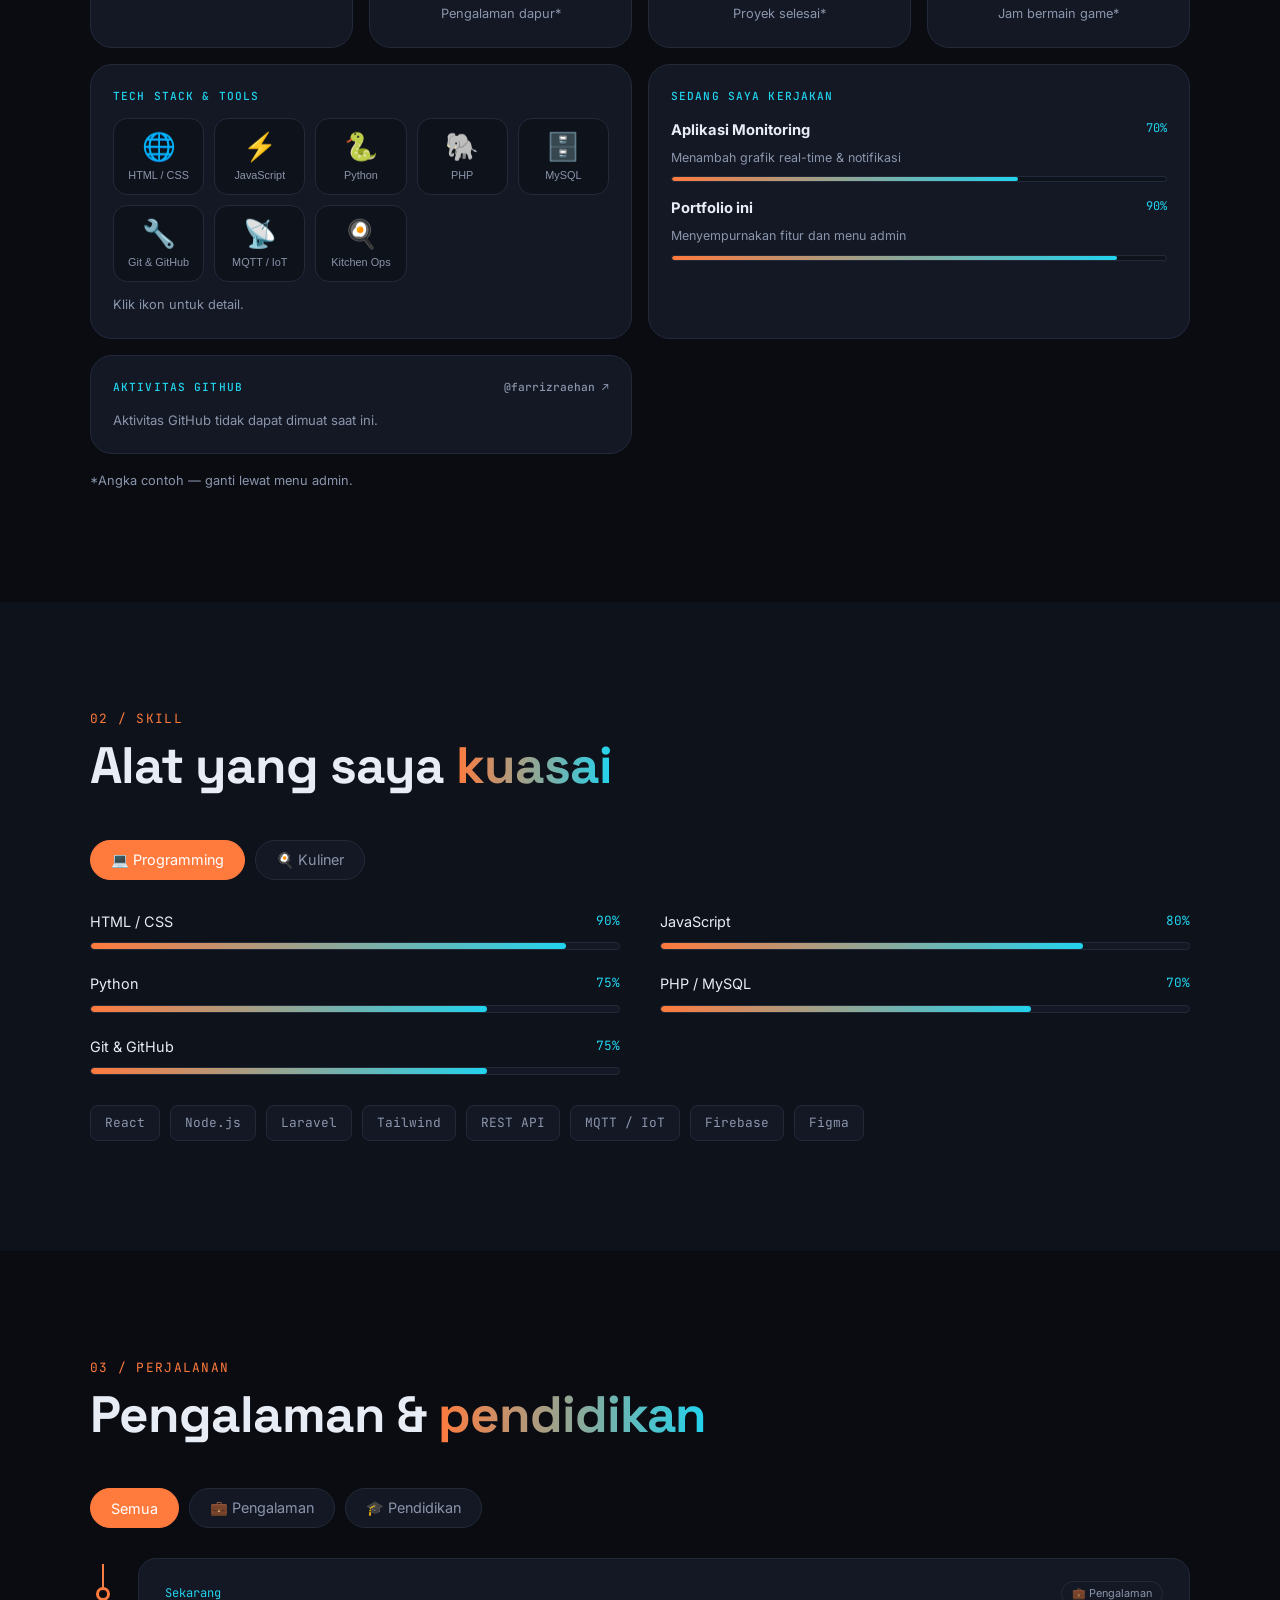
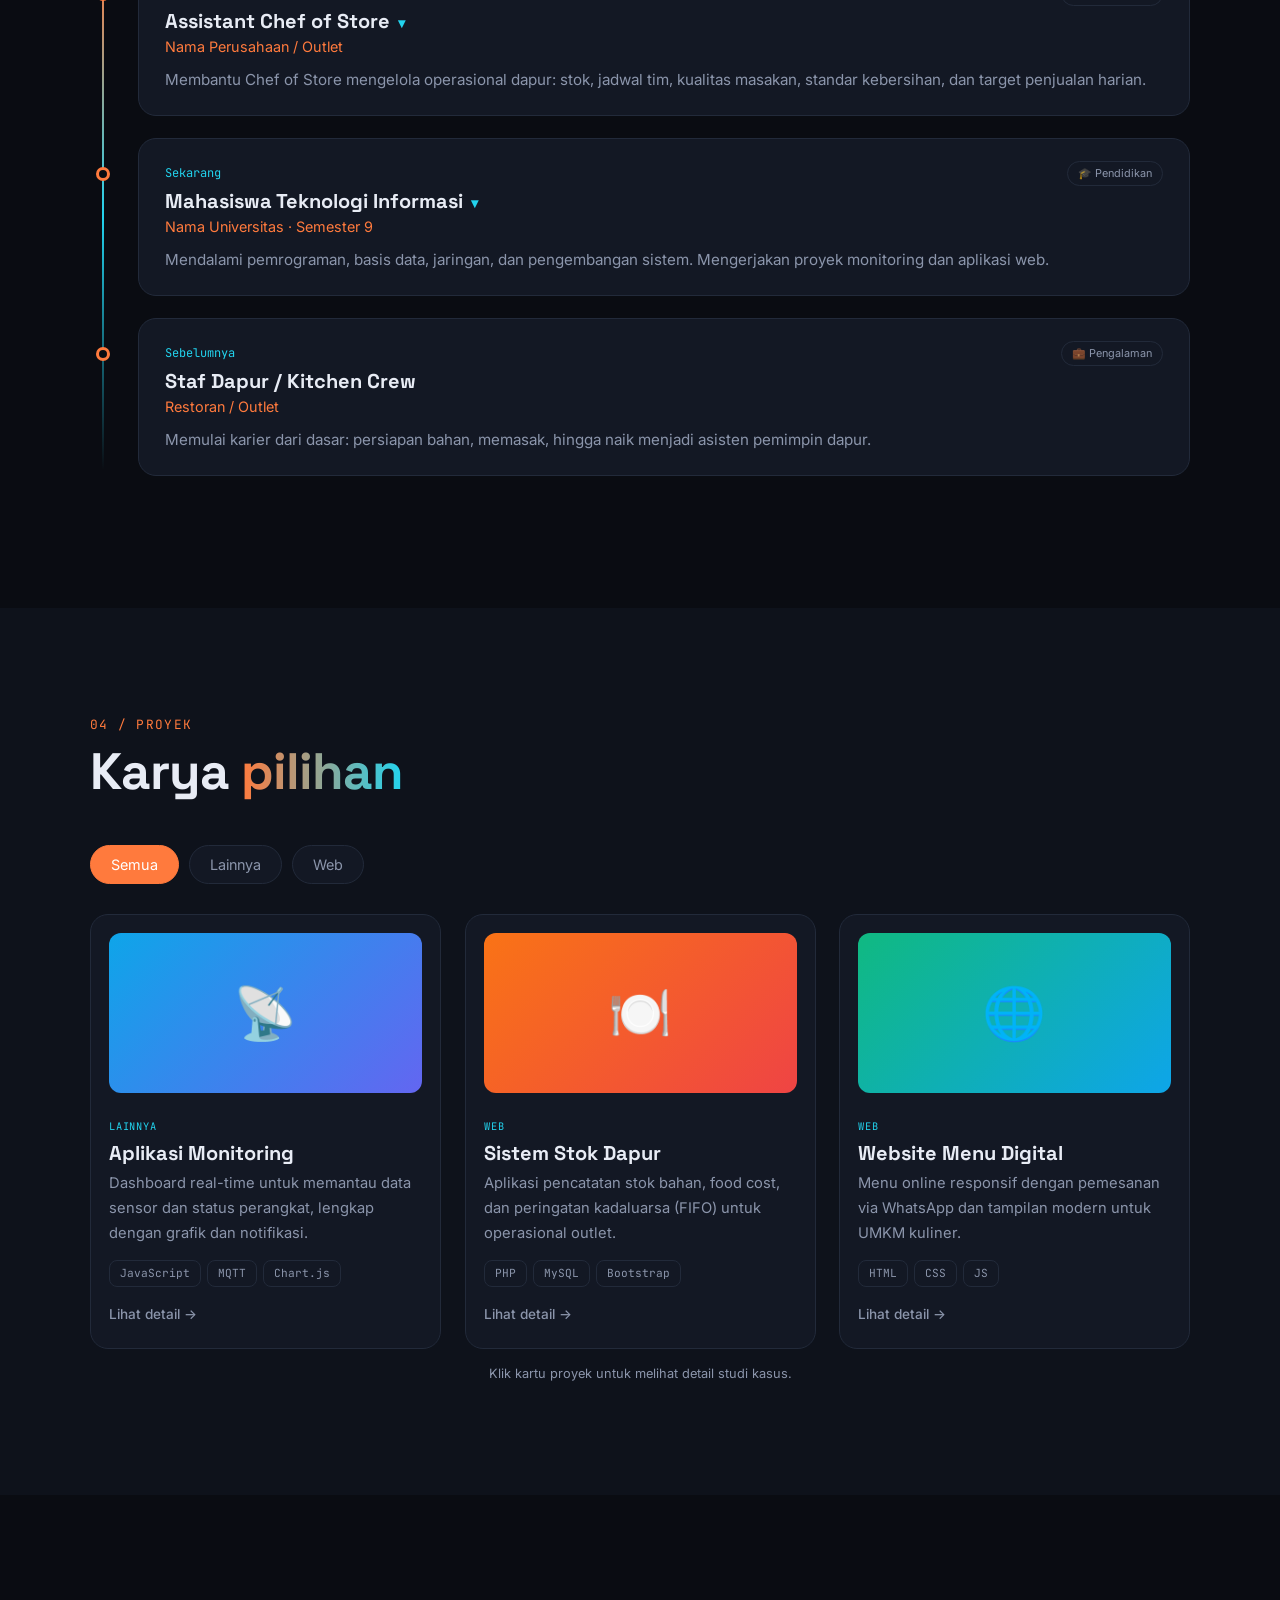
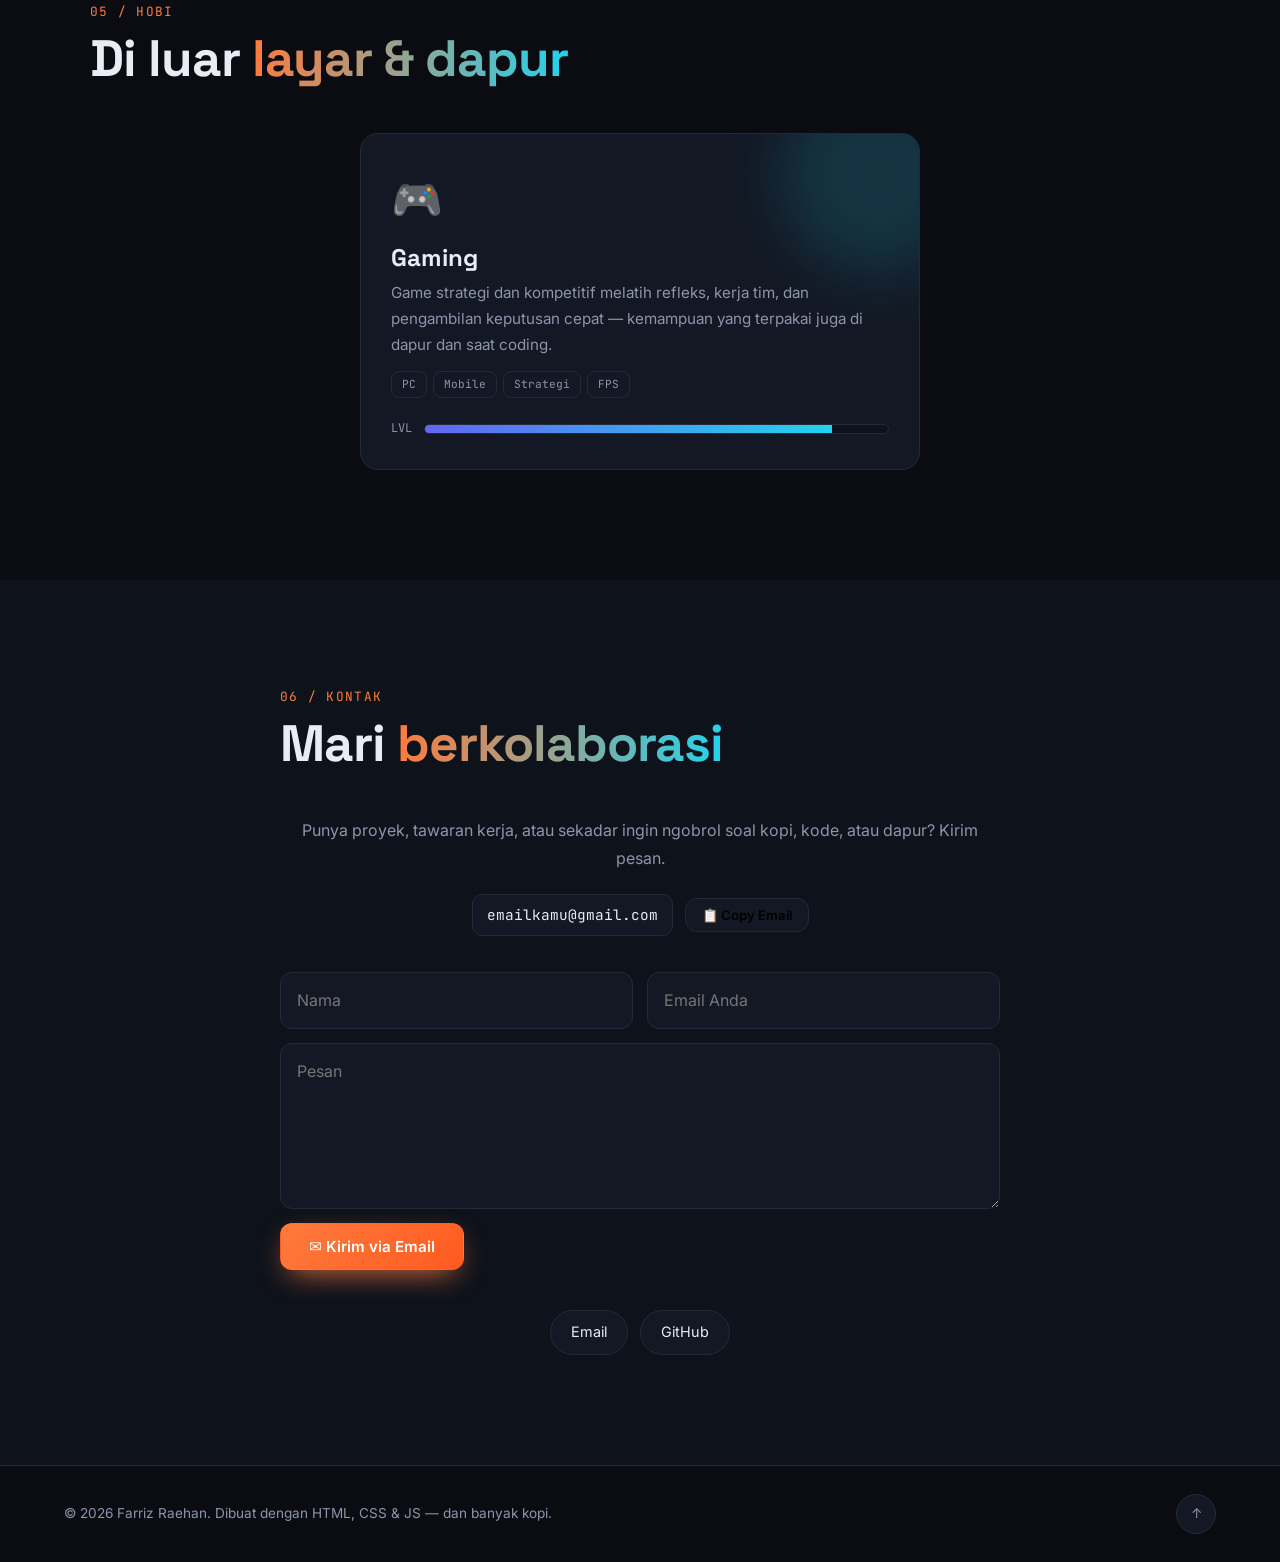
==== commit 600255f1: "Tambah bento grid, command palette, modal proyek, timeline interaktif, testimoni, widget aktivitas, " ====
--- a/index.html
+++ b/index.html
@@ -9,10 +9,13 @@
   <link rel="preconnect" href="https://fonts.gstatic.com" crossorigin />
   <link href="https://fonts.googleapis.com/css2?family=Space+Grotesk:wght@400;500;700&family=Inter:wght@400;500;600&family=JetBrains+Mono:wght@400;500&display=swap" rel="stylesheet" />
   <link rel="stylesheet" href="style.css" />
+  <link rel="stylesheet" href="features.css" />
 </head>
 <body>
   <div class="progress" id="progress"></div>
-  <div class="cursor-glow" id="cursorGlow"></div>
+  <div class="spotlight" id="spotlight"></div>
+  <div class="cursor-dot" id="cursorDot"></div>
+  <div class="cursor-ring" id="cursorRing"></div>
   <div class="preview-banner" id="previewBanner" hidden>Mode pratinjau — menampilkan draf dari menu admin. <a href="admin.html">Kembali ke admin</a></div>
 
   <!-- NAV -->
@@ -20,6 +23,7 @@
     <a href="#home" class="logo" id="logo">FR<span>.</span></a>
     <nav class="links" id="links"></nav>
     <div class="nav-actions">
+      <button class="search-btn" id="searchBtn" aria-label="Buka command palette">🔍 <span>Cari</span> <kbd>Ctrl K</kbd></button>
       <button class="icon-btn" id="themeBtn" aria-label="Ganti tema">☾</button>
       <button class="icon-btn burger" id="burger" aria-label="Menu">☰</button>
     </div>
@@ -29,6 +33,7 @@
   <section class="hero" id="home">
     <canvas id="particles"></canvas>
     <div class="hero-inner">
+      <div class="avail reveal" id="heroAvail" hidden><i></i><span></span></div>
       <p class="eyebrow reveal" id="heroEyebrow"></p>
       <h1 class="reveal" id="heroName"></h1>
       <p class="typed reveal"><span id="typed"></span><span class="caret">|</span></p>
@@ -36,6 +41,7 @@
       <div class="cta reveal">
         <a href="#projects" class="btn primary" id="cta1"></a>
         <a href="#contact" class="btn ghost" id="cta2"></a>
+        <a href="#" class="btn ghost" id="ctaCv" download hidden></a>
       </div>
       <div class="chips reveal" id="heroChips"></div>
     </div>
@@ -50,6 +56,25 @@
     <a href="#home" class="to-top" aria-label="Kembali ke atas">↑</a>
   </footer>
 
+  <!-- Command palette -->
+  <div class="overlay" id="palette" hidden role="dialog" aria-modal="true" aria-label="Command palette">
+    <div class="pal-box">
+      <input id="palInput" type="text" placeholder="Ketik perintah atau cari… (mis. proyek, email, tema)" autocomplete="off" />
+      <ul id="palList" role="listbox"></ul>
+      <div class="pal-foot"><span>↑↓ pilih</span><span>Enter jalankan</span><span>Esc tutup</span></div>
+    </div>
+  </div>
+
+  <!-- Modal proyek -->
+  <div class="overlay" id="modal" hidden role="dialog" aria-modal="true" aria-label="Detail proyek">
+    <div class="modal-box">
+      <button class="modal-x" id="modalX" aria-label="Tutup">✕</button>
+      <div id="modalBody"></div>
+    </div>
+  </div>
+
+  <div class="toast" id="toast" role="status" aria-live="polite"></div>
+
   <script src="content.js"></script>
   <script src="script.js"></script>
 </body>
--- a/style.css
+++ b/style.css
@@ -42,7 +42,6 @@
 
 /* progress + cursor */
 .progress { position: fixed; top: 0; left: 0; height: 3px; width: 0; z-index: 200; background: linear-gradient(90deg, var(--accent), var(--accent2)); }
-.cursor-glow { position: fixed; width: 420px; height: 420px; border-radius: 50%; pointer-events: none; z-index: 0; transform: translate(-50%, -50%); background: radial-gradient(circle, rgba(255,122,61,.10), transparent 65%); transition: opacity .3s; }
 
 /* nav */
 .nav { position: fixed; inset: 0 0 auto 0; z-index: 100; display: flex; align-items: center; justify-content: space-between; padding: 14px 5vw; backdrop-filter: blur(14px); background: color-mix(in srgb, var(--bg) 70%, transparent); border-bottom: 1px solid transparent; transition: border-color .3s; }
--- a/features.css
+++ b/features.css
@@ -0,0 +1,170 @@
+/* ===== spotlight & custom cursor ===== */
+.spotlight { position: fixed; inset: 0; pointer-events: none; z-index: 90; opacity: 0; transition: opacity .4s; background: radial-gradient(520px circle at var(--mx, 50%) var(--my, 30%), rgba(255,122,61,.11), transparent 62%); }
+.spotlight.on { opacity: 1; }
+:root[data-theme="light"] .spotlight { background: radial-gradient(520px circle at var(--mx, 50%) var(--my, 30%), rgba(255,122,61,.14), transparent 62%); }
+.cursor-dot, .cursor-ring { position: fixed; left: 0; top: 0; pointer-events: none; z-index: 1000; border-radius: 50%; opacity: 0; transition: opacity .3s; }
+.cursor-dot { width: 7px; height: 7px; background: var(--accent); }
+.cursor-ring { width: 36px; height: 36px; border: 1.5px solid var(--accent); transition: width .2s, height .2s, background .2s, opacity .3s; }
+.cursor-ring.hover { width: 58px; height: 58px; background: color-mix(in srgb, var(--accent) 14%, transparent); }
+@media (pointer: fine) {
+  body.cc, body.cc a, body.cc button, body.cc .card, body.cc [role="button"], body.cc .tl-item { cursor: none; }
+  body.cc input, body.cc textarea { cursor: text; }
+}
+.noscroll { overflow: hidden; }
+
+/* ===== navbar search ===== */
+.search-btn { display: inline-flex; align-items: center; gap: 8px; height: 38px; padding: 0 12px; border-radius: 10px; border: 1px solid var(--line); background: var(--card); color: var(--muted); font-size: .85rem; cursor: pointer; transition: border-color .2s, color .2s; }
+.search-btn:hover { border-color: var(--accent2); color: var(--text); }
+.search-btn kbd { font-family: 'JetBrains Mono', monospace; font-size: .68rem; padding: 2px 6px; border: 1px solid var(--line); border-radius: 6px; background: var(--bg2); }
+
+/* ===== hero: available + CV ===== */
+.avail { display: inline-flex; align-items: center; gap: 10px; padding: 7px 16px; margin-bottom: 18px; border: 1px solid color-mix(in srgb, var(--up) 40%, var(--line)); border-radius: 999px; background: color-mix(in srgb, var(--up) 10%, var(--card)); font-size: .82rem; font-weight: 500; }
+.avail[hidden] { display: none; }
+.avail i { width: 9px; height: 9px; border-radius: 50%; background: var(--up); box-shadow: 0 0 0 0 var(--up); animation: pulse 1.8s infinite, blinkdot 1.2s ease-in-out infinite; }
+@keyframes blinkdot { 50% { opacity: .35; } }
+#ctaCv[hidden] { display: none; }
+
+/* ===== bento grid ===== */
+.bento { display: grid; grid-template-columns: repeat(4, 1fr); grid-auto-flow: dense; gap: 16px; }
+.bx { position: relative; overflow: hidden; background: var(--card); border: 1px solid var(--line); border-radius: 22px; padding: 22px; transition: transform .25s, border-color .25s, box-shadow .25s, opacity .8s; }
+.bx::before { content: ''; position: absolute; inset: 0; pointer-events: none; opacity: 0; transition: opacity .3s; background: radial-gradient(260px circle at var(--bx, 50%) var(--by, 50%), color-mix(in srgb, var(--accent) 16%, transparent), transparent 65%); }
+.bx:hover { border-color: var(--accent); transform: translateY(-4px); box-shadow: var(--shadow); }
+.bx:hover::before { opacity: 1; }
+.bx > * { position: relative; }
+.bx h4 { font-family: 'JetBrains Mono', monospace; font-size: .7rem; letter-spacing: .1em; text-transform: uppercase; color: var(--accent2); margin-bottom: 12px; font-weight: 500; display: flex; justify-content: space-between; gap: 8px; }
+.bx.s2 { grid-column: span 2; } .bx.r2 { grid-row: span 2; }
+.bx.profile { text-align: center; display: flex; flex-direction: column; align-items: center; gap: 4px; }
+.bx.profile .avatar { max-width: 220px; border-radius: 26px; margin-bottom: 14px; }
+.bx.profile h3 { font-size: 1.35rem; }
+.bx.profile .status { margin-top: 8px; }
+.bx.bio p { color: var(--muted); margin-bottom: 12px; font-size: .95rem; }
+.bx.bio b { color: var(--text); }
+.bx.loc .big { font-family: 'Space Grotesk'; font-size: 1.5rem; font-weight: 700; }
+.bx.loc .clock { margin-top: 8px; color: var(--muted); font-family: 'JetBrains Mono', monospace; font-size: .8rem; }
+.bx.stat { display: flex; flex-direction: column; justify-content: center; text-align: center; }
+.bx.stat .num { font-family: 'Space Grotesk'; font-size: clamp(2rem, 4vw, 2.8rem); font-weight: 700; line-height: 1.1; background: linear-gradient(90deg, var(--accent), var(--accent2)); -webkit-background-clip: text; background-clip: text; color: transparent; }
+.bx.stat span { color: var(--muted); font-size: .8rem; margin-top: 6px; }
+.techs { display: grid; grid-template-columns: repeat(auto-fill, minmax(86px, 1fr)); gap: 10px; }
+.tech { display: flex; flex-direction: column; align-items: center; gap: 6px; padding: 12px 6px; border: 1px solid var(--line); border-radius: 14px; background: var(--bg2); color: var(--text); cursor: pointer; transition: transform .2s, border-color .2s, background .2s; }
+.tech span { font-size: 1.7rem; transition: transform .3s; }
+.tech em { font-style: normal; font-size: .68rem; color: var(--muted); text-align: center; line-height: 1.2; }
+.tech:hover { transform: translateY(-4px); border-color: var(--accent2); }
+.tech:hover span { transform: scale(1.25) rotate(-8deg); }
+.tech.sel { border-color: var(--accent); background: color-mix(in srgb, var(--accent) 12%, var(--bg2)); }
+.tech-note { margin-top: 12px; font-size: .8rem; color: var(--muted); min-height: 1.4em; }
+.tech-note b { color: var(--text); }
+.nowlist { list-style: none; display: grid; gap: 14px; }
+.nl-top { display: flex; justify-content: space-between; font-size: .92rem; }
+.nl-top span { color: var(--accent2); font-family: 'JetBrains Mono', monospace; font-size: .75rem; }
+.nowlist small { color: var(--muted); font-size: .78rem; }
+.mini { height: 6px; margin-top: 6px; border-radius: 99px; background: var(--bg2); overflow: hidden; border: 1px solid var(--line); }
+.mini i { display: block; height: 100%; width: 0; border-radius: 99px; background: linear-gradient(90deg, var(--accent), var(--accent2)); transition: width 1.4s cubic-bezier(.2,.8,.2,1) .3s; }
+.bx.in .mini i { width: var(--p); }
+.listening { display: flex; align-items: center; gap: 12px; margin-top: 16px; padding: 10px 14px; border-radius: 14px; background: var(--bg2); border: 1px solid var(--line); font-size: .9rem; }
+.listening div { flex: 1; min-width: 0; } .listening small { display: block; color: var(--muted); font-size: .75rem; }
+.listening a:hover { text-decoration: underline; }
+.eq { display: inline-flex; align-items: flex-end; gap: 3px; height: 18px; }
+.eq i { width: 3px; background: var(--up); border-radius: 2px; animation: eq 1s ease-in-out infinite; }
+.eq i:nth-child(2) { animation-delay: -.3s; } .eq i:nth-child(3) { animation-delay: -.6s; }
+@keyframes eq { 0%, 100% { height: 4px; } 50% { height: 18px; } }
+.ghlink { text-transform: none; letter-spacing: 0; color: var(--muted); }
+.ghlink:hover { color: var(--accent); }
+.ghlist { list-style: none; display: grid; gap: 10px; }
+.ghlist li { padding: 10px 12px; border-radius: 12px; background: var(--bg2); border: 1px solid var(--line); }
+.ghlist a b { font-size: .92rem; } .ghlist a:hover b { color: var(--accent); }
+.ghlist small { display: block; color: var(--muted); font-size: .72rem; margin-top: 2px; }
+.ld { display: inline-block; width: 9px; height: 9px; border-radius: 50%; margin-right: 5px; }
+.small { font-size: .82rem; }
+.bento + .note { margin-top: 16px; }
+
+/* ===== interactive timeline ===== */
+.timeline::after { content: ''; position: absolute; left: 0; top: 6px; width: 2px; height: var(--tl, 0%); max-height: calc(100% - 12px); background: var(--accent); box-shadow: 0 0 12px var(--accent); transition: height .15s linear; }
+.tl-item > p { color: var(--muted); font-size: .95rem; }
+.tl-item > p.where { color: var(--accent); font-size: .9rem; margin-bottom: 8px; }
+.tl-item.hide { display: none; }
+.tl-item.passed .dot { background: var(--accent); box-shadow: 0 0 0 4px color-mix(in srgb, var(--accent) 25%, transparent); }
+.tl-head { display: flex; justify-content: space-between; gap: 10px; align-items: center; }
+.tl-type { font-size: .68rem; padding: 2px 10px; border-radius: 99px; border: 1px solid var(--line); color: var(--muted); }
+.tl-item.expandable { cursor: pointer; }
+.caret-i { font-style: normal; display: inline-block; margin-left: 8px; font-size: .9rem; color: var(--accent2); transition: transform .3s; }
+.tl-item.open .caret-i { transform: rotate(180deg); }
+.more { display: grid; grid-template-rows: 0fr; transition: grid-template-rows .35s ease; }
+.more > ul { overflow: hidden; list-style: none; }
+.tl-item.open .more { grid-template-rows: 1fr; }
+.more li { position: relative; padding: 4px 0 4px 20px; color: var(--muted); font-size: .9rem; }
+.more li::before { content: '▹'; position: absolute; left: 0; color: var(--accent); }
+.tl-item.open .more ul { padding-top: 10px; margin-top: 10px; border-top: 1px dashed var(--line); }
+
+/* ===== project cards & modal ===== */
+.card { cursor: pointer; position: relative; overflow: hidden; }
+.card::before { content: ''; position: absolute; inset: 0; pointer-events: none; opacity: 0; transition: opacity .3s; background: radial-gradient(280px circle at var(--bx, 50%) var(--by, 50%), color-mix(in srgb, var(--accent) 14%, transparent), transparent 65%); }
+.card:hover::before { opacity: 1; }
+.card > * { position: relative; }
+.cat-badge { display: inline-block; font-family: 'JetBrains Mono', monospace; font-size: .65rem; text-transform: uppercase; letter-spacing: .08em; color: var(--accent2); margin-bottom: 6px; }
+.card-links { align-items: center; }
+.card-links .more-link { margin-right: auto; color: var(--muted); font-weight: 500; transition: color .2s; }
+.card:hover .more-link { color: var(--accent); }
+.overlay { position: fixed; inset: 0; z-index: 400; background: rgba(5, 7, 12, .66); backdrop-filter: blur(8px); display: flex; justify-content: center; opacity: 0; transition: opacity .25s; }
+.overlay[hidden] { display: none; }
+.overlay.open { opacity: 1; }
+.modal-box { position: relative; align-self: center; width: min(720px, 94vw); max-height: 88vh; overflow: auto; background: var(--card); border: 1px solid var(--line); border-radius: 24px; padding: 28px; box-shadow: var(--shadow); transform: translateY(20px) scale(.97); transition: transform .3s cubic-bezier(.2,.8,.2,1); }
+.overlay.open .modal-box { transform: none; }
+.modal-x { position: absolute; top: 14px; right: 14px; width: 36px; height: 36px; border-radius: 50%; border: 1px solid var(--line); background: var(--bg2); color: var(--text); cursor: pointer; z-index: 2; }
+.modal-x:hover { border-color: var(--accent); color: var(--accent); }
+.m-thumb { height: 170px; border-radius: 16px; display: grid; place-items: center; font-size: 4rem; margin-bottom: 18px; }
+.m-meta { font-family: 'JetBrains Mono', monospace; font-size: .75rem; color: var(--accent2); }
+#modalBody h3 { font-size: 1.7rem; margin: 4px 0 8px; }
+#modalBody h4 { margin: 18px 0 6px; font-size: .8rem; text-transform: uppercase; letter-spacing: .1em; color: var(--accent); font-family: 'JetBrains Mono', monospace; font-weight: 500; }
+#modalBody p { color: var(--muted); margin-bottom: 8px; }
+#modalBody .m-desc { color: var(--text); }
+.m-list { margin-left: 18px; color: var(--muted); } .m-list li { margin-bottom: 4px; }
+.m-actions { display: flex; flex-wrap: wrap; gap: 12px; margin-top: 22px; }
+
+/* ===== testimonials carousel ===== */
+.carousel { max-width: 760px; margin: 0 auto; }
+.car-viewport { overflow: hidden; border-radius: 24px; }
+.car-track { display: flex; transition: transform .6s cubic-bezier(.2,.8,.2,1); }
+.testi { flex: 0 0 100%; padding: 36px clamp(22px, 5vw, 48px); background: var(--card); border: 1px solid var(--line); border-radius: 24px; }
+.testi blockquote { font-family: 'Space Grotesk'; font-size: clamp(1.1rem, 2.4vw, 1.4rem); line-height: 1.5; margin-bottom: 24px; }
+.testi figcaption { display: flex; align-items: center; gap: 14px; }
+.testi .av { width: 46px; height: 46px; border-radius: 50%; display: grid; place-items: center; font-weight: 700; color: #fff; background: linear-gradient(135deg, var(--accent), var(--accent2)); }
+.testi small { display: block; color: var(--muted); }
+.car-ctrl { display: flex; align-items: center; justify-content: center; gap: 18px; margin-top: 20px; }
+.car-ctrl > button { width: 40px; height: 40px; border-radius: 50%; border: 1px solid var(--line); background: var(--card); color: var(--text); cursor: pointer; transition: all .2s; }
+.car-ctrl > button:hover { background: var(--accent); border-color: var(--accent); color: #fff; }
+.dots { display: flex; gap: 8px; }
+.dots button { width: 9px; height: 9px; border-radius: 99px; border: 0; background: var(--line); cursor: pointer; transition: all .3s; }
+.dots button.active { width: 26px; background: var(--accent); }
+
+/* ===== contact ===== */
+.mailrow { display: flex; flex-wrap: wrap; align-items: center; justify-content: center; gap: 12px; margin-top: 22px; }
+.mailrow code { font-family: 'JetBrains Mono', monospace; padding: 8px 14px; border-radius: 10px; background: var(--card); border: 1px solid var(--line); font-size: .9rem; }
+.btn.sm { padding: 8px 16px; font-size: .82rem; }
+.form-actions { display: flex; flex-wrap: wrap; gap: 12px; }
+
+/* ===== command palette ===== */
+.pal-box { align-self: flex-start; margin-top: 14vh; width: min(620px, 92vw); background: var(--card); border: 1px solid var(--line); border-radius: 18px; overflow: hidden; box-shadow: var(--shadow); transform: translateY(-14px) scale(.98); transition: transform .25s cubic-bezier(.2,.8,.2,1); }
+.overlay.open .pal-box { transform: none; }
+#palInput { width: 100%; padding: 18px 20px; border: 0; border-bottom: 1px solid var(--line); background: transparent; color: var(--text); font: inherit; font-size: 1rem; outline: none; }
+#palList { list-style: none; max-height: 340px; overflow: auto; padding: 8px; }
+#palList li { display: flex; align-items: center; gap: 12px; padding: 11px 12px; border-radius: 10px; cursor: pointer; font-size: .92rem; }
+#palList li span { width: 24px; text-align: center; }
+#palList li.sel { background: color-mix(in srgb, var(--accent) 16%, transparent); }
+#palList li.empty { color: var(--muted); cursor: default; justify-content: center; }
+.pal-foot { display: flex; gap: 18px; padding: 10px 18px; border-top: 1px solid var(--line); font-size: .72rem; color: var(--muted); font-family: 'JetBrains Mono', monospace; }
+
+/* ===== toast ===== */
+.toast { position: fixed; bottom: 28px; left: 50%; z-index: 600; transform: translate(-50%, 20px); max-width: 90vw; padding: 12px 20px; border-radius: 12px; background: var(--text); color: var(--bg); font-size: .9rem; font-weight: 500; opacity: 0; pointer-events: none; transition: opacity .3s, transform .3s; }
+.toast.show { opacity: 1; transform: translate(-50%, 0); }
+.preview-banner { z-index: 300; }
+
+@media (max-width: 1000px) { .bento { grid-template-columns: repeat(2, 1fr); } }
+@media (max-width: 760px) {
+  .search-btn span, .search-btn kbd { display: none; }
+  .search-btn { width: 38px; justify-content: center; padding: 0; }
+}
+@media (max-width: 560px) {
+  .bento { grid-template-columns: 1fr; }
+  .bx.s2, .bx.r2 { grid-column: auto; grid-row: auto; }
+  .modal-box { padding: 20px; }
+}
